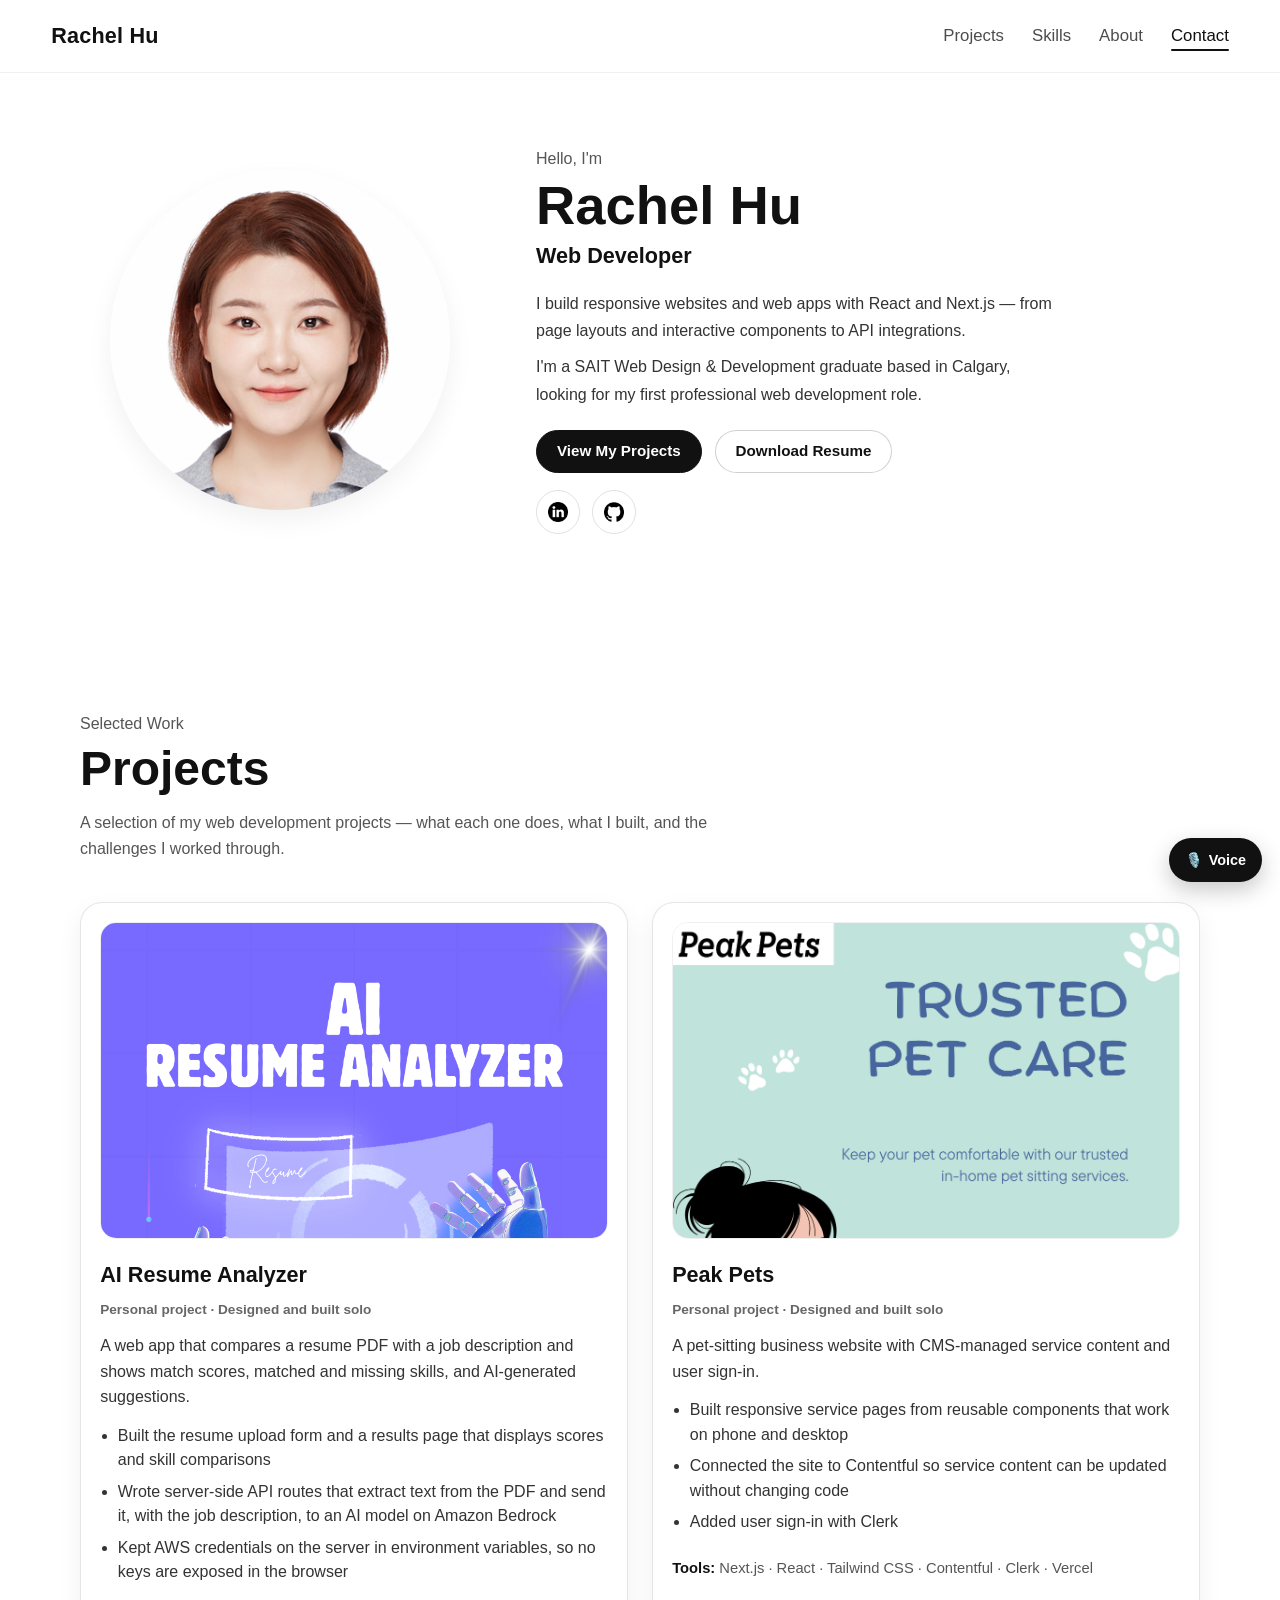
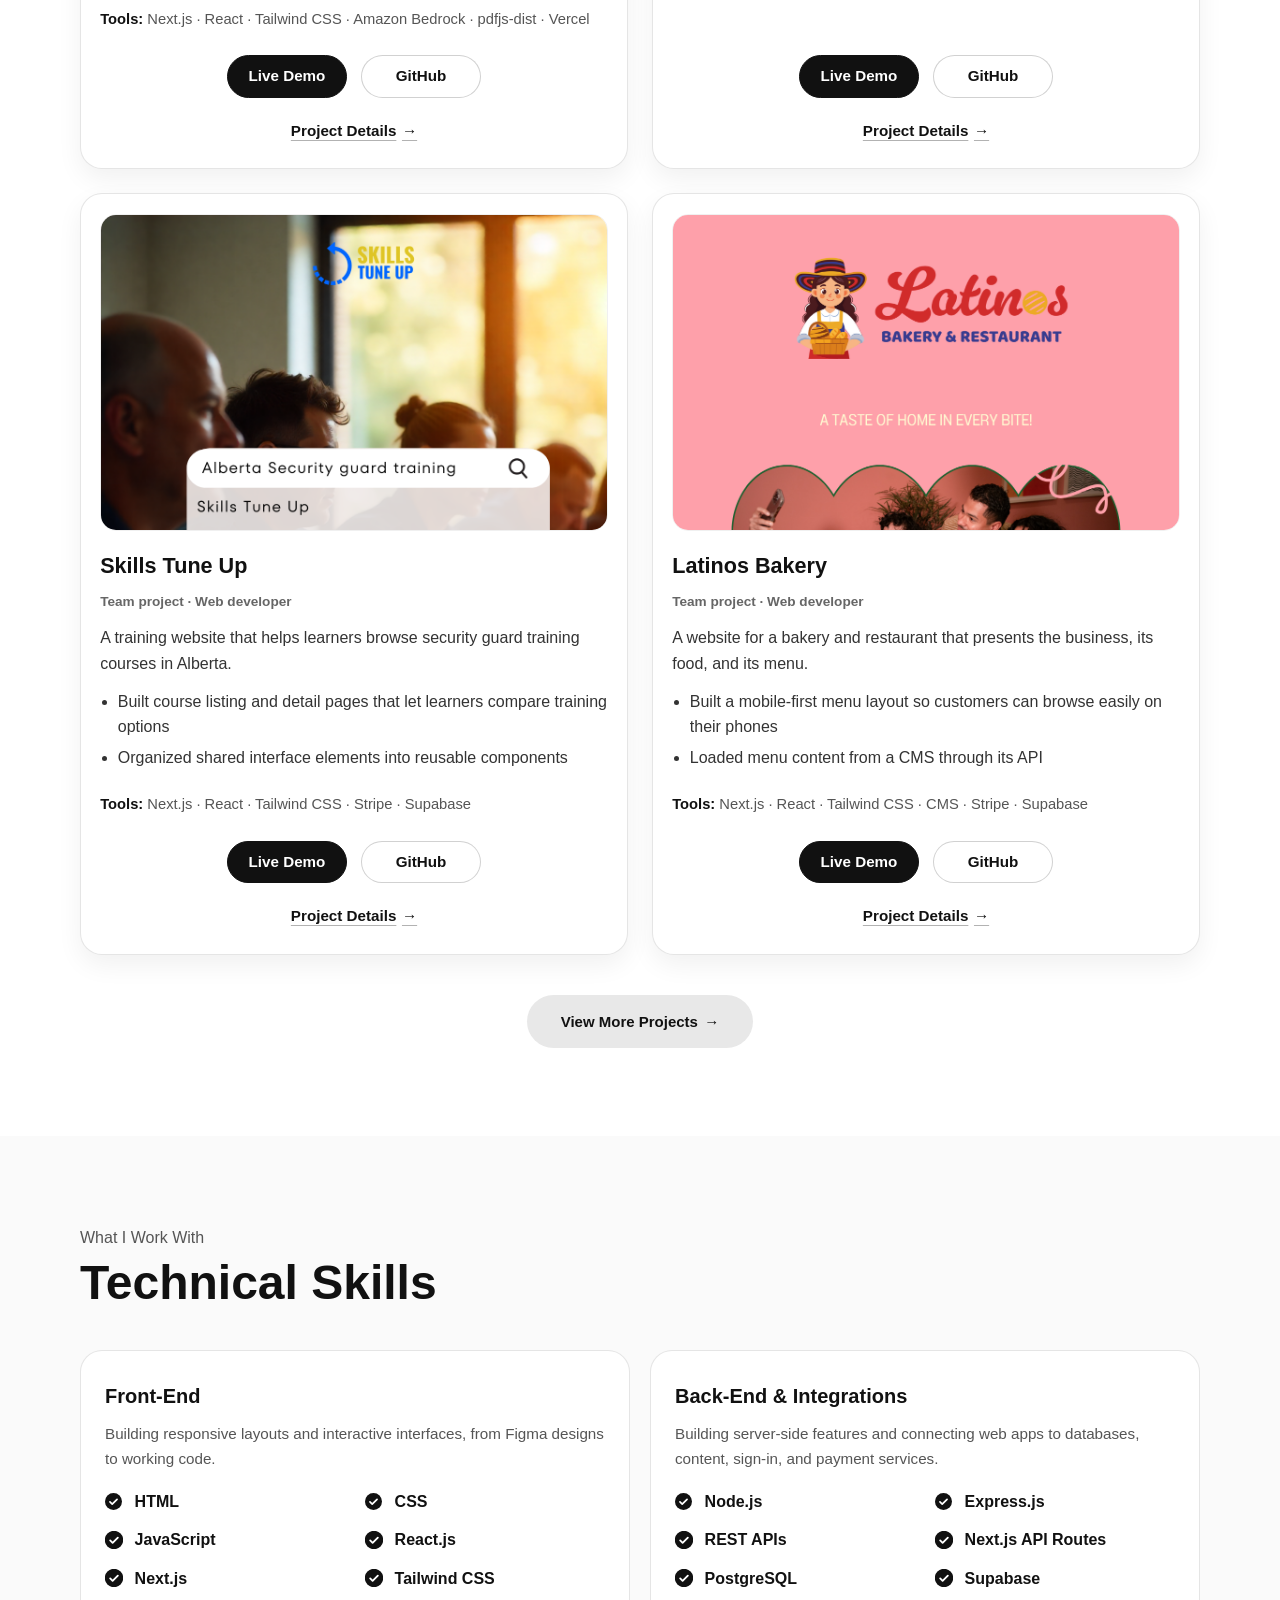
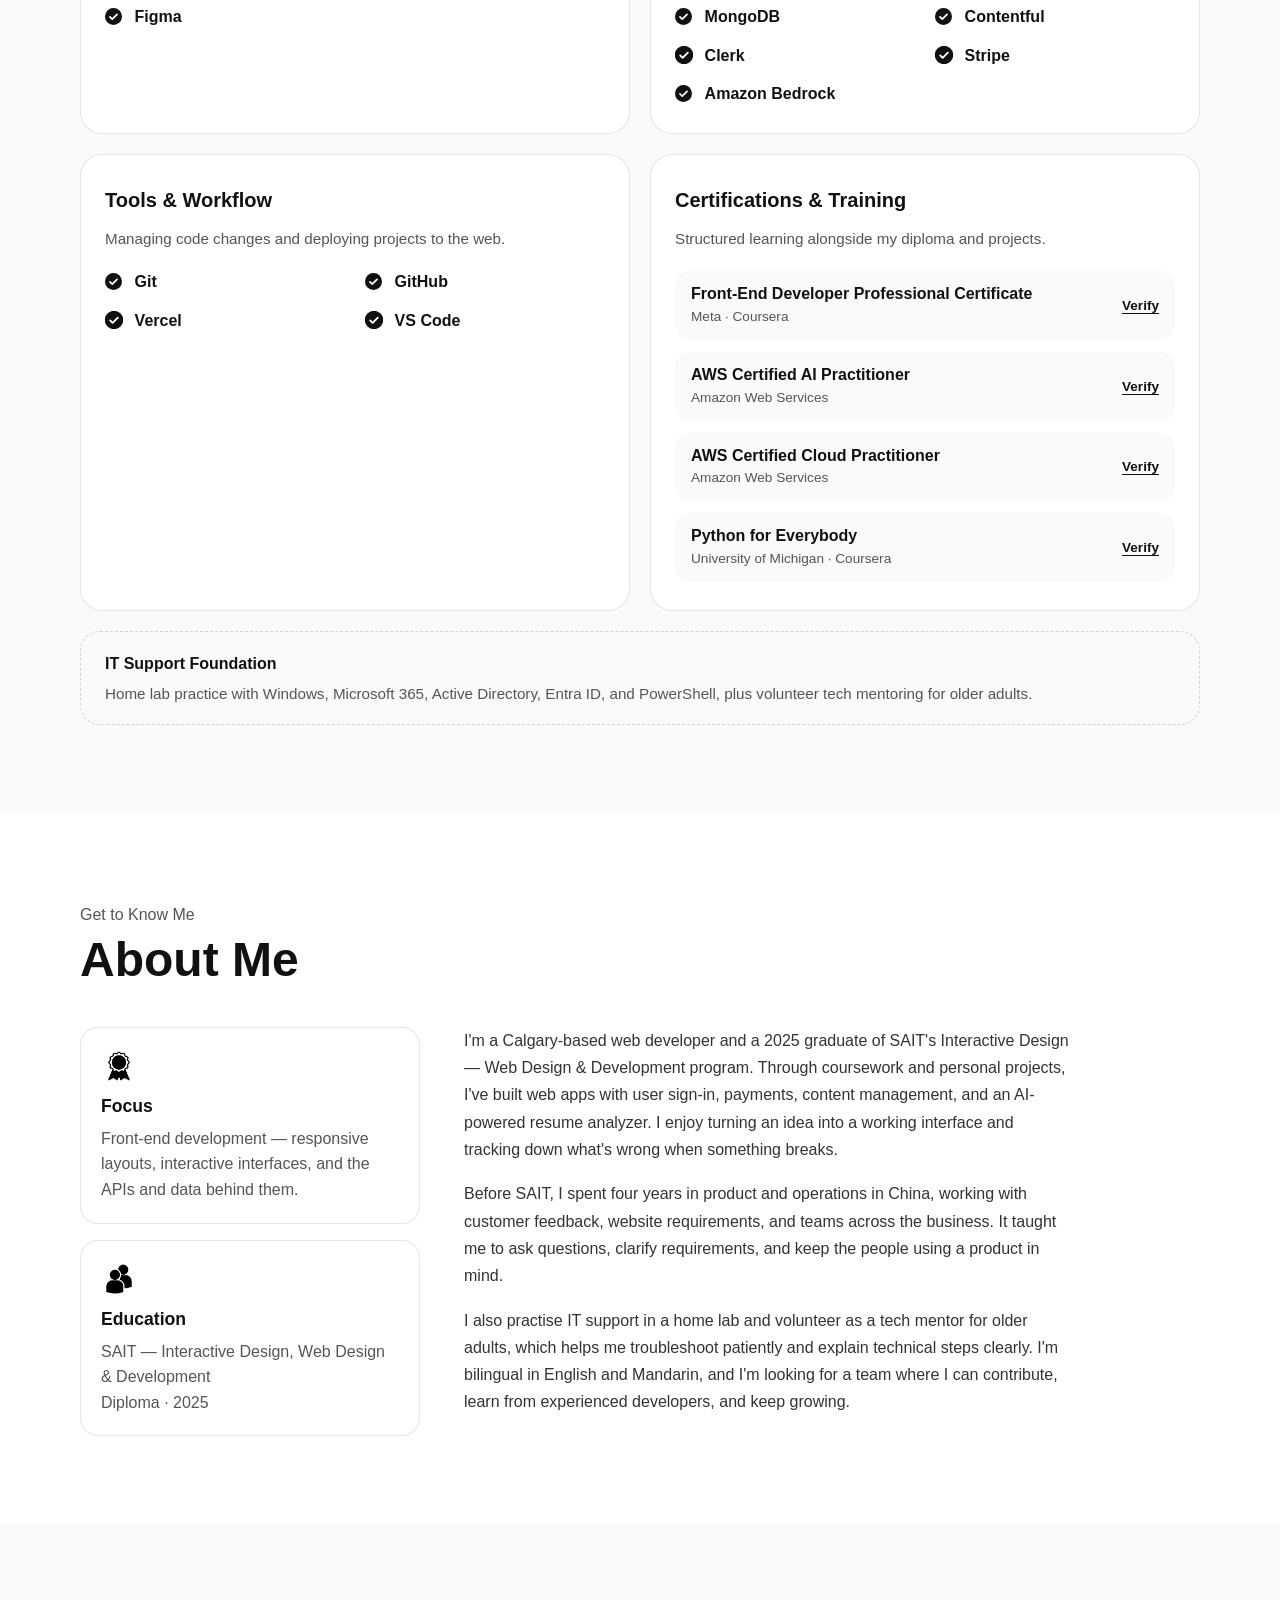
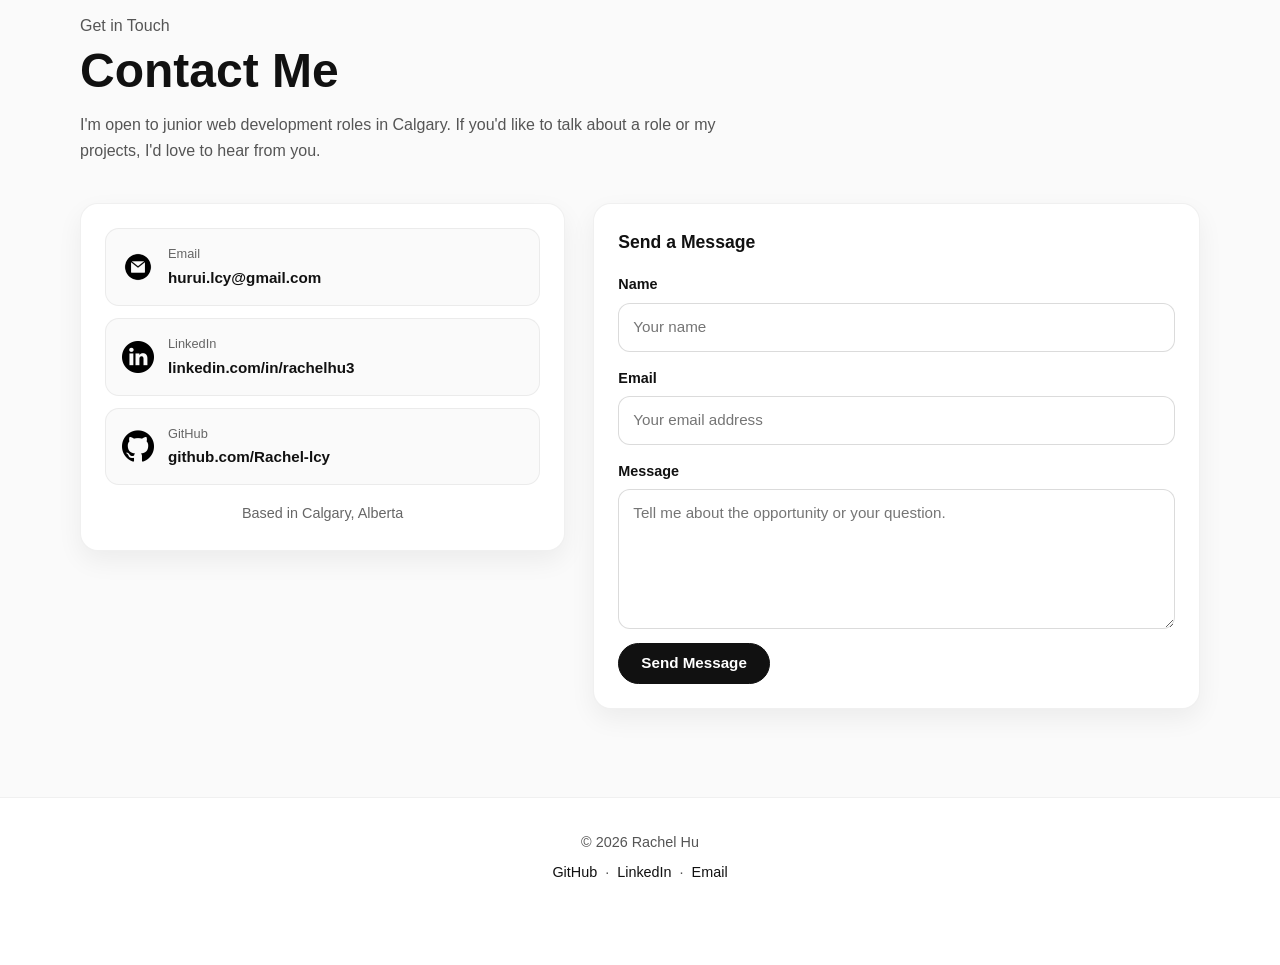
==== index.html @ 10317271 "Initial commit: portfolio website" ====
<!DOCTYPE html>
<html lang="en">
<head>
  <meta charset="UTF-8" />
  <meta name="viewport" content="width=device-width, initial-scale=1.0" />
  <title>Rachel Hu | Web Developer</title>
  <meta name="description" content="Rachel Hu — Calgary-based web developer and SAIT Web Design & Development graduate. Projects built with React, Next.js, and Node.js." />

  <!-- Open Graph: how the link looks when shared on LinkedIn -->
  <meta property="og:title" content="Rachel Hu | Web Developer" />
  <meta property="og:description" content="Calgary-based web developer building responsive websites and web apps with React and Next.js." />
  <meta property="og:type" content="website" />
  <meta property="og:image" content="./assets/rachel-1.png" />

  <link rel="stylesheet" href="style.css" />
</head>

<body>
  <a class="skip-link" href="#main">Skip to content</a>

  <!-- ==================== Navigation ==================== -->
  <header class="site-header">
    <!-- Desktop -->
    <nav id="desktop-nav" aria-label="Main">
      <a class="logo" href="#profile">Rachel Hu</a>
      <ul class="nav-links">
        <li><a href="#projects">Projects</a></li>
        <li><a href="#skills">Skills</a></li>
        <li><a href="#about">About</a></li>
        <li><a href="#contact">Contact</a></li>
      </ul>
    </nav>

    <!-- Mobile -->
    <nav id="hamburger-nav" aria-label="Main">
      <div class="hamburger-bar">
        <a class="logo" href="#profile">Rachel Hu</a>
        <button id="nav-toggle" class="hamburger-icon" type="button"
                aria-expanded="false" aria-controls="mobile-menu" aria-label="Open menu">
          <span></span><span></span><span></span>
        </button>
      </div>

      <ul id="mobile-menu" class="menu-links" data-state="closed" aria-hidden="true">
        <li><a href="#projects">Projects</a></li>
        <li><a href="#skills">Skills</a></li>
        <li><a href="#about">About</a></li>
        <li><a href="#contact">Contact</a></li>
      </ul>
    </nav>
  </header>

  <main id="main">

    <!-- ==================== Hero ==================== -->
    <section id="profile" class="section hero">
      <div class="container hero-grid">
        <div class="hero-pic">
          <img src="./assets/rachel-1.png" alt="Portrait of Rachel Hu" width="360" height="360" />
        </div>

        <div class="hero-text">
          <p class="eyebrow">Hello, I'm</p>
          <h1 class="hero-name">Rachel Hu</h1>
          <p class="hero-role">Web Developer</p>

          <p class="hero-summary">
            I build responsive websites and web apps with React and Next.js —
            from page layouts and interactive components to API integrations.
          </p>
          <p class="hero-summary">
            I'm a SAIT Web Design &amp; Development graduate based in Calgary,
            looking for my first professional web development role.
          </p>

          <div class="btn-container">
            <a class="btn btn-color-1" href="#projects">View My Projects</a>
            <!-- Tip: rename the PDF to something without spaces, e.g. Rachel-Hu-Resume.pdf, and update this href -->
            <a class="btn btn-color-2" data-resume-link
               href="./assets/RACHEL_HU_Resume_Design%20Version%20copy.pdf"
               target="_blank" rel="noopener noreferrer">Download Resume</a>
          </div>

          <div class="social-row">
            <a class="social-icon" href="https://www.linkedin.com/in/rachelhu3/" target="_blank" rel="noopener noreferrer" aria-label="LinkedIn profile">
              <img src="./assets/linkedin.png" alt="" />
            </a>
            <a class="social-icon" href="https://github.com/Rachel-lcy" target="_blank" rel="noopener noreferrer" aria-label="GitHub profile">
              <img src="./assets/github.png" alt="" />
            </a>
          </div>
        </div>
      </div>
    </section>

    <!-- ==================== Projects ==================== -->
    <section id="projects" class="section">
      <div class="container">
        <p class="eyebrow">Selected Work</p>
        <h2 class="title">Projects</h2>
        <p class="section-intro">
          A selection of my web development projects — what each one does,
          what I built, and the challenges I worked through.
        </p>

        <div class="projects-container">

          <!-- AI Resume Analyzer -->
          <article class="project-card">
            <img class="project-img" src="./assets/AI Resume Analyzer.png"
                 alt="AI Resume Analyzer results page showing match scores and skill comparison" loading="lazy" />

            <div class="project-body">
              <h3>AI Resume Analyzer</h3>
              <p class="project-meta">Personal project · Designed and built solo</p>

              <p class="project-description">
                A web app that compares a resume PDF with a job description and shows
                match scores, matched and missing skills, and AI-generated suggestions.
              </p>

              <ul class="project-highlights">
                <li>Built the resume upload form and a results page that displays scores and skill comparisons</li>
                <li>Wrote server-side API routes that extract text from the PDF and send it, with the job description, to an AI model on Amazon Bedrock</li>
                <li>Kept AWS credentials on the server in environment variables, so no keys are exposed in the browser</li>
              </ul>

              <p class="tech-stack"><b>Tools:</b> Next.js · React · Tailwind CSS · Amazon Bedrock · pdfjs-dist · Vercel</p>
            </div>

            <div class="project-actions">
              <div class="btn-row">
                <a class="btn btn-color-1" href="https://ai-resume-analyser-one-liart.vercel.app/" target="_blank" rel="noopener noreferrer">Live Demo</a>
                <!-- TODO: replace with the AI Resume Analyzer repository URL before publishing -->
                <a class="btn btn-color-2" href="https://github.com/Rachel-lcy" target="_blank" rel="noopener noreferrer">GitHub</a>
              </div>
              <a class="detail-link" href="business-ai.html">Project Details <span aria-hidden="true">→</span></a>
            </div>
          </article>

          <!-- Peak Pets -->
          <article class="project-card">
            <img class="project-img" src="./assets/peakpets.png"
                 alt="Peak Pets website home page" loading="lazy" />

            <div class="project-body">
              <h3>Peak Pets</h3>
              <p class="project-meta">Personal project · Designed and built solo</p>

              <p class="project-description">
                A pet-sitting business website with CMS-managed service content and user sign-in.
              </p>

              <ul class="project-highlights">
                <li>Built responsive service pages from reusable components that work on phone and desktop</li>
                <li>Connected the site to Contentful so service content can be updated without changing code</li>
                <li>Added user sign-in with Clerk</li>
                <!-- TODO (optional): if signed-in users can do something specific (book, manage an account), describe it in the line above -->
              </ul>

              <p class="tech-stack"><b>Tools:</b> Next.js · React · Tailwind CSS · Contentful · Clerk · Vercel</p>
            </div>

            <div class="project-actions">
              <div class="btn-row">
                <a class="btn btn-color-1" href="https://pets-website-steel.vercel.app/" target="_blank" rel="noopener noreferrer">Live Demo</a>
                <a class="btn btn-color-2" href="https://github.com/Rachel-lcy/pets-website" target="_blank" rel="noopener noreferrer">GitHub</a>
              </div>
              <a class="detail-link" href="business-peakpets.html">Project Details <span aria-hidden="true">→</span></a>
            </div>
          </article>

          <!-- Skills Tune Up -->
          <article class="project-card">
            <img class="project-img" src="./assets/skills-tune-up.png"
                 alt="Skills Tune Up course search page" loading="lazy" />

            <div class="project-body">
              <h3>Skills Tune Up</h3>
              <!-- TODO: name the part you built, e.g. "Team project · Built the course pages and checkout" -->
              <p class="project-meta">Team project · Web developer</p>

              <p class="project-description">
                A training website that helps learners browse security guard training courses in Alberta.
              </p>

              <ul class="project-highlights">
                <li>Built course listing and detail pages that let learners compare training options</li>
                <li>Organized shared interface elements into reusable components</li>
                <!-- TODO: add one completed feature that uses Stripe or Supabase, e.g. "Set up course checkout with Stripe in test mode" -->
              </ul>

              <p class="tech-stack"><b>Tools:</b> Next.js · React · Tailwind CSS · Stripe · Supabase</p>
            </div>

            <div class="project-actions">
              <div class="btn-row">
                <a class="btn btn-color-1" href="https://skills-tune-up-project.vercel.app/" target="_blank" rel="noopener noreferrer">Live Demo</a>
                <a class="btn btn-color-2" href="https://github.com/Rachel-lcy/skills-tune-up-project" target="_blank" rel="noopener noreferrer">GitHub</a>
              </div>
              <a class="detail-link" href="business-skillsTuneUp.html">Project Details <span aria-hidden="true">→</span></a>
            </div>
          </article>

          <!-- Latinos Bakery -->
          <article class="project-card">
            <img class="project-img" src="./assets/latinos-bakery.png"
                 alt="Latinos Bakery website home page" loading="lazy" />

            <div class="project-body">
              <h3>Latinos Bakery</h3>
              <!-- TODO: name the part you built -->
              <p class="project-meta">Team project · Web developer</p>

              <p class="project-description">
                A website for a bakery and restaurant that presents the business, its food, and its menu.
              </p>

              <ul class="project-highlights">
                <li>Built a mobile-first menu layout so customers can browse easily on their phones</li>
                <li>Loaded menu content from a CMS through its API</li>
                <!-- TODO: add one completed feature that uses Stripe or Supabase (say "in test mode" if applicable) -->
              </ul>

              <p class="tech-stack"><b>Tools:</b> Next.js · React · Tailwind CSS · CMS · Stripe · Supabase</p>
            </div>

            <div class="project-actions">
              <div class="btn-row">
                <a class="btn btn-color-1" href="https://latinos-bakery-app.vercel.app/" target="_blank" rel="noopener noreferrer">Live Demo</a>
                <a class="btn btn-color-2" href="https://github.com/Rachel-lcy/latinos-bakery-app" target="_blank" rel="noopener noreferrer">GitHub</a>
              </div>
              <a class="detail-link" href="business-latinos-bakery.html">Project Details <span aria-hidden="true">→</span></a>
            </div>
          </article>

          <!-- Floatin (shown after "View More Projects") -->
          <article class="project-card hidden-project">
            <img class="project-img" src="./assets/floatin-application.png"
                 alt="Floatin social app home screen" loading="lazy" />

            <div class="project-body">
              <h3>Floatin</h3>
              <!-- TODO: name the part you built -->
              <p class="project-meta">Team project · Web developer</p>

              <p class="project-description">
                A responsive social app concept built with HTML, CSS, and JavaScript.
                <!-- TODO: add what users can do in the app -->
              </p>

              <ul class="project-highlights">
                <li>Built responsive pages that adapt to phone and desktop</li>
                <li>Added sign-up and sign-in with Clerk</li>
                <li>Managed page content with Builder.io</li>
              </ul>

              <p class="tech-stack"><b>Tools:</b> HTML · CSS · JavaScript · Clerk · Builder.io · Vercel</p>
            </div>

            <div class="project-actions">
              <div class="btn-row">
                <a class="btn btn-color-1" href="https://floatin-social-app.vercel.app/" target="_blank" rel="noopener noreferrer">Live Demo</a>
                <a class="btn btn-color-2" href="https://github.com/Rachel-lcy/floatin-social-app" target="_blank" rel="noopener noreferrer">GitHub</a>
              </div>
              <a class="detail-link" href="business-floatin-app.html">Project Details <span aria-hidden="true">→</span></a>
            </div>
          </article>

          <div class="load-more-container">
            <button id="load-more-btn" type="button">View More Projects <span aria-hidden="true">→</span></button>
          </div>

        </div>
      </div>
    </section>

    <!-- ==================== Skills ==================== -->
    <section id="skills" class="section section--tinted">
      <div class="container">
        <p class="eyebrow">What I Work With</p>
        <h2 class="title">Technical Skills</h2>

        <div class="skills__grid">

          <div class="skills__card">
            <h3 class="skills__card-title">Front-End</h3>
            <p class="skills__card-desc">Building responsive layouts and interactive interfaces, from Figma designs to working code.</p>
            <ul class="skills__list">
              <li>HTML</li>
              <li>CSS</li>
              <li>JavaScript</li>
              <li>React.js</li>
              <li>Next.js</li>
              <li>Tailwind CSS</li>
              <li>Figma</li>
            </ul>
          </div>

          <div class="skills__card">
            <h3 class="skills__card-title">Back-End &amp; Integrations</h3>
            <p class="skills__card-desc">Building server-side features and connecting web apps to databases, content, sign-in, and payment services.</p>
            <ul class="skills__list">
              <li>Node.js</li>
              <li>Express.js</li>
              <li>REST APIs</li>
              <li>Next.js API Routes</li>
              <li>PostgreSQL</li>
              <li>Supabase</li>
              <li>MongoDB</li>
              <li>Contentful</li>
              <li>Clerk</li>
              <li>Stripe</li>
              <li>Amazon Bedrock</li>
            </ul>
          </div>

          <div class="skills__card">
            <h3 class="skills__card-title">Tools &amp; Workflow</h3>
            <p class="skills__card-desc">Managing code changes and deploying projects to the web.</p>
            <ul class="skills__list">
              <li>Git</li>
              <li>GitHub</li>
              <li>Vercel</li>
              <li>VS Code</li>
            </ul>
          </div>

          <div class="skills__card">
            <h3 class="skills__card-title">Certifications &amp; Training</h3>
            <p class="skills__card-desc">Structured learning alongside my diploma and projects.</p>
            <ul class="skills__certs">
              <li class="skills__cert">
                <div>
                  <span class="skills__cert-name">Front-End Developer Professional Certificate</span>
                  <span class="skills__cert-issuer">Meta · Coursera</span>
                </div>
                <a class="skills__cert-link" href="https://www.coursera.org/account/accomplishments/professional-cert/certificate/O0OH2EWQPQGY" target="_blank" rel="noopener noreferrer" aria-label="Verify Meta Front-End Developer certificate">Verify</a>
              </li>
              <li class="skills__cert">
                <div>
                  <span class="skills__cert-name">AWS Certified AI Practitioner</span>
                  <span class="skills__cert-issuer">Amazon Web Services</span>
                </div>
                <a class="skills__cert-link" href="https://www.credly.com/badges/ff0a9cdf-2a8b-4a9e-b2cf-f72f44af94e7/linked_in_profile" target="_blank" rel="noopener noreferrer" aria-label="Verify AWS Certified AI Practitioner">Verify</a>
              </li>
              <li class="skills__cert">
                <div>
                  <span class="skills__cert-name">AWS Certified Cloud Practitioner</span>
                  <span class="skills__cert-issuer">Amazon Web Services</span>
                </div>
                <a class="skills__cert-link" href="https://www.credly.com/badges/0fe5765e-6ab7-49e1-a218-37831a4bdf38/linked_in_profile" target="_blank" rel="noopener noreferrer" aria-label="Verify AWS Certified Cloud Practitioner">Verify</a>
              </li>
              <li class="skills__cert">
                <div>
                  <span class="skills__cert-name">Python for Everybody</span>
                  <span class="skills__cert-issuer">University of Michigan · Coursera</span>
                </div>
                <a class="skills__cert-link" href="https://www.coursera.org/account/accomplishments/specialization/certificate/7QNU9B3IWSDO" target="_blank" rel="noopener noreferrer" aria-label="Verify Python for Everybody certificate">Verify</a>
              </li>
            </ul>
          </div>

        </div>

        <div class="skills__support">
          <h3 class="skills__support-title">IT Support Foundation</h3>
          <p class="skills__support-text">Home lab practice with Windows, Microsoft 365, Active Directory, Entra ID, and PowerShell, plus volunteer tech mentoring for older adults.</p>
        </div>
      </div>
    </section>

    <!-- ==================== About ==================== -->
    <section id="about" class="section">
      <div class="container">
        <p class="eyebrow">Get to Know Me</p>
        <h2 class="title">About Me</h2>

        <div class="about-layout">
          <div class="about-cards">
            <div class="details-container">
              <img src="./assets/experience.png" alt="" class="details-icon" />
              <h3>Focus</h3>
              <p>Front-end development — responsive layouts, interactive interfaces, and the APIs and data behind them.</p>
            </div>

            <div class="details-container">
              <img src="./assets/education.png" alt="" class="details-icon" />
              <h3>Education</h3>
              <p>SAIT — Interactive Design, Web Design &amp; Development<br />Diploma · 2025</p>
            </div>
          </div>

          <div class="about-text">
            <p>
              I'm a Calgary-based web developer and a 2025 graduate of SAIT's Interactive Design —
              Web Design &amp; Development program. Through coursework and personal projects, I've
              built web apps with user sign-in, payments, content management, and an AI-powered
              resume analyzer. I enjoy turning an idea into a working interface and tracking down
              what's wrong when something breaks.
            </p>
            <p>
              Before SAIT, I spent four years in product and operations in China, working with
              customer feedback, website requirements, and teams across the business. It taught me
              to ask questions, clarify requirements, and keep the people using a product in mind.
            </p>
            <p>
              I also practise IT support in a home lab and volunteer as a tech mentor for older
              adults, which helps me troubleshoot patiently and explain technical steps clearly.
              I'm bilingual in English and Mandarin, and I'm looking for a team where I can
              contribute, learn from experienced developers, and keep growing.
            </p>
          </div>
        </div>
      </div>
    </section>

    <!-- ==================== Contact ==================== -->
    <section id="contact" class="section section--tinted">
      <div class="container">
        <p class="eyebrow">Get in Touch</p>
        <h2 class="title">Contact Me</h2>
        <!-- TODO: add "or remote" if you're open to remote roles -->
        <p class="section-intro">
          I'm open to junior web development roles in Calgary.
          If you'd like to talk about a role or my projects, I'd love to hear from you.
        </p>

        <div class="contact-container">

          <div class="contact-info">
            <a class="contact-item" href="mailto:hurui.lcy@gmail.com">
              <img src="./assets/email.png" class="contact-icon" alt="" />
              <span class="contact-text">
                <span class="contact-label">Email</span>
                <span class="contact-value">hurui.lcy@gmail.com</span>
              </span>
            </a>

            <a class="contact-item" href="https://www.linkedin.com/in/rachelhu3/" target="_blank" rel="noopener noreferrer">
              <img src="./assets/linkedin.png" class="contact-icon" alt="" />
              <span class="contact-text">
                <span class="contact-label">LinkedIn</span>
                <span class="contact-value">linkedin.com/in/rachelhu3</span>
              </span>
            </a>

            <a class="contact-item" href="https://github.com/Rachel-lcy" target="_blank" rel="noopener noreferrer">
              <img src="./assets/github.png" class="contact-icon" alt="" />
              <span class="contact-text">
                <span class="contact-label">GitHub</span>
                <span class="contact-value">github.com/Rachel-lcy</span>
              </span>
            </a>

            <p class="contact-location">Based in Calgary, Alberta</p>
          </div>

          <!-- TODO: replace YOUR_FORM_ID with your Formspree form ID -->
          <form id="contact-form" class="contact-form"
                action="https://formspree.io/f/YOUR_FORM_ID" method="POST" novalidate>
            <h3 class="contact-form__title">Send a Message</h3>

            <div class="form-field">
              <label for="contact-name">Name</label>
              <input id="contact-name" name="name" type="text" autocomplete="name"
                     placeholder="Your name" required aria-describedby="contact-name-error" />
              <p id="contact-name-error" class="form-error"></p>
            </div>

            <div class="form-field">
              <label for="contact-email">Email</label>
              <input id="contact-email" name="email" type="email" autocomplete="email"
                     placeholder="Your email address" required aria-describedby="contact-email-error" />
              <p id="contact-email-error" class="form-error"></p>
            </div>

            <div class="form-field">
              <label for="contact-message">Message</label>
              <textarea id="contact-message" name="message" rows="5"
                        placeholder="Tell me about the opportunity or your question."
                        required aria-describedby="contact-message-error"></textarea>
              <p id="contact-message-error" class="form-error"></p>
            </div>

            <!-- Spam trap: hidden from people, bots fill it in -->
            <input type="text" name="_gotcha" class="form-honeypot" tabindex="-1" autocomplete="off" aria-hidden="true" />

            <button type="submit" class="btn btn-color-1 contact-submit">Send Message</button>
            <p id="form-status" class="form-status" role="status" aria-live="polite"></p>
          </form>

        </div>
      </div>
    </section>

  </main>

  <!-- ==================== Voice Navigation (collapsed by default) ==================== -->
  <div id="voice-widget" class="voice-widget">
    <div id="voice-panel" class="voice-panel" hidden>
      <div class="voice-panel__header">
        <h2 class="voice-panel__title">Voice Navigation</h2>
        <button id="voice-close" class="voice-close" type="button" aria-label="Close voice navigation">×</button>
      </div>
      <p class="voice-panel__hint">Say "projects", "skills", "about", "contact", or "resume".</p>
      <button id="voice-listen" class="voice-listen" type="button">Start Listening</button>
      <p id="voice-status" class="voice-status" role="status" aria-live="polite"></p>
    </div>

    <button id="voice-toggle" class="voice-toggle" type="button"
            aria-expanded="false" aria-controls="voice-panel">
      <span aria-hidden="true">🎙️</span> Voice
    </button>
  </div>

  <!-- ==================== Footer ==================== -->
  <footer class="site-footer">
    <p class="footer-copy">© <span id="year">2026</span> Rachel Hu</p>
    <nav class="footer-links" aria-label="Footer">
      <a href="https://github.com/Rachel-lcy" target="_blank" rel="noopener noreferrer">GitHub</a>
      <span aria-hidden="true">·</span>
      <a href="https://www.linkedin.com/in/rachelhu3/" target="_blank" rel="noopener noreferrer">LinkedIn</a>
      <span aria-hidden="true">·</span>
      <a href="mailto:hurui.lcy@gmail.com">Email</a>
    </nav>
  </footer>

  <script src="script.js"></script>
</body>
</html>
---- style.css ----
/* ==========================================================
   Rachel Hu — Portfolio styles
   Replaces both style.css and mediaqueries.css
   ========================================================== */

/* ---------- Design tokens ---------- */
:root {
  --text: #111;
  --text-muted: #555;
  --text-subtle: #666;
  --bg: #fff;
  --bg-tint: #fafafa;
  --bg-soft: #f4f4f4;
  --border: rgba(0, 0, 0, 0.1);
  --border-soft: rgba(0, 0, 0, 0.06);
  --shadow: 0 10px 26px rgba(0, 0, 0, 0.06);
  --shadow-hover: 0 14px 32px rgba(0, 0, 0, 0.09);
  --error: #b42318;
  --error-bg: #fef3f2;
  --success: #067647;
  --success-bg: #ecfdf3;
  --radius-lg: 22px;
  --radius-md: 16px;
  --radius-sm: 12px;
  --nav-height: 72px;
  --container: 1120px;
}

/* ---------- Base ---------- */
*,
*::before,
*::after {
  box-sizing: border-box;
}

html {
  scroll-behavior: smooth;
  /* Keeps section titles visible below the sticky nav when jumping to #anchors */
  scroll-padding-top: var(--nav-height);
}

body {
  margin: 0;
  font-family: "Helvetica Neue", Helvetica, Arial, sans-serif;
  background: var(--bg);
  color: var(--text);
  line-height: 1.7;
  -webkit-font-smoothing: antialiased;
}

img {
  display: block;
  max-width: 100%;
}

a {
  color: inherit;
}

:focus-visible {
  outline: 2px solid var(--text);
  outline-offset: 3px;
}

.skip-link {
  position: absolute;
  left: 1rem;
  top: -100px;
  z-index: 100;
  padding: 0.6rem 1rem;
  border-radius: var(--radius-sm);
  background: var(--text);
  color: #fff;
  text-decoration: none;
  font-weight: 600;
}

.skip-link:focus {
  top: 1rem;
}

/* ---------- Layout ---------- */
.container {
  width: min(var(--container), 92%);
  margin: 0 auto;
}

.section {
  padding: 5.5rem 0;
}

.section--tinted {
  background: var(--bg-tint);
}

.eyebrow {
  margin: 0;
  font-size: 1rem;
  color: var(--text-muted);
}

.title {
  margin: 0.35rem 0 0;
  font-size: 3rem;
  line-height: 1.1;
}

.section-intro {
  max-width: 640px;
  margin: 0.9rem 0 0;
  line-height: 1.6;
  color: var(--text-muted);
}

/* ---------- Buttons ---------- */
.btn {
  display: inline-flex;
  align-items: center;
  justify-content: center;
  padding: 0.7rem 1.25rem;
  border: 1px solid rgba(0, 0, 0, 0.18);
  border-radius: 999px;
  background: var(--bg);
  color: var(--text);
  font: inherit;
  font-weight: 600;
  font-size: 0.95rem;
  line-height: 1.2;
  text-decoration: none;
  cursor: pointer;
  transition: background 0.2s ease, color 0.2s ease, transform 0.2s ease;
}

.btn:hover {
  transform: translateY(-1px);
}

.btn-color-1 {
  background: var(--text);
  border-color: var(--text);
  color: #fff;
}

.btn-color-1:hover {
  background: #333;
}

.btn-color-2 {
  background: var(--bg);
  color: var(--text);
}

.btn-color-2:hover {
  background: var(--bg-soft);
}

/* ==========================================================
   Navigation
   ========================================================== */
.site-header {
  position: sticky;
  top: 0;
  z-index: 30;
  background: rgba(255, 255, 255, 0.92);
  backdrop-filter: blur(10px);
  -webkit-backdrop-filter: blur(10px);
  border-bottom: 1px solid var(--border-soft);
}

.logo {
  font-size: 1.35rem;
  font-weight: 700;
  letter-spacing: 0.2px;
  color: var(--text);
  text-decoration: none;
}

/* Desktop */
#desktop-nav {
  display: flex;
  justify-content: space-between;
  align-items: center;
  height: var(--nav-height);
  padding: 0 4%;
}

.nav-links {
  display: flex;
  gap: 1.75rem;
  margin: 0;
  padding: 0;
  list-style: none;
}

.nav-links a {
  position: relative;
  color: var(--text);
  font-size: 1.05rem;
  font-weight: 500;
  text-decoration: none;
  opacity: 0.75;
  transition: opacity 0.2s ease;
}

.nav-links a:hover,
.nav-links a.is-active {
  opacity: 1;
}

/* Underline for the section currently in view */
.nav-links a.is-active::after {
  content: "";
  position: absolute;
  left: 0;
  right: 0;
  bottom: -6px;
  height: 2px;
  border-radius: 2px;
  background: var(--text);
}

/* Mobile */
#hamburger-nav {
  display: none;
  padding: 0 4%;
}

.hamburger-bar {
  display: flex;
  justify-content: space-between;
  align-items: center;
  height: 64px;
}

#hamburger-nav .logo {
  font-size: 1.15rem;
}

.hamburger-icon {
  display: grid;
  gap: 6px;
  padding: 8px;
  border: 0;
  background: transparent;
  cursor: pointer;
}

.hamburger-icon span {
  display: block;
  width: 24px;
  height: 2px;
  border-radius: 999px;
  background: var(--text);
  transition: transform 0.25s ease, opacity 0.2s ease;
}

/* Animate into an X when open */
.hamburger-icon.open span:nth-child(1) {
  transform: translateY(8px) rotate(45deg);
}

.hamburger-icon.open span:nth-child(2) {
  opacity: 0;
}

.hamburger-icon.open span:nth-child(3) {
  transform: translateY(-8px) rotate(-45deg);
}

.menu-links {
  display: none;
  margin: 0;
  padding: 0 0 1rem;
  list-style: none;
}

.menu-links[data-state="open"] {
  display: grid;
  gap: 0.25rem;
}

.menu-links a {
  display: block;
  padding: 0.6rem 0;
  color: var(--text);
  font-size: 1.05rem;
  font-weight: 500;
  text-decoration: none;
  border-bottom: 1px solid var(--border-soft);
}

/* ==========================================================
   Hero
   ========================================================== */
.hero {
  padding-top: 4.5rem;
}

.hero-grid {
  display: grid;
  grid-template-columns: 400px 1fr;
  align-items: center;
  gap: 3.5rem;
}

.hero-pic img {
  width: 340px;
  height: 340px;
  margin: 0 auto;
  border-radius: 50%;
  object-fit: cover;
  box-shadow: var(--shadow);
}

.hero-name {
  margin: 0.25rem 0 0.15rem;
  font-size: 3.4rem;
  line-height: 1.1;
}

.hero-role {
  margin: 0 0 0.9rem;
  font-size: 1.35rem;
  font-weight: 700;
}

.hero-summary {
  max-width: 58ch;
  margin: 0 0 0.6rem;
  color: #333;
}

.btn-container {
  display: flex;
  flex-wrap: wrap;
  gap: 0.8rem;
  margin: 1.4rem 0 1.1rem;
}

.social-row {
  display: flex;
  align-items: center;
  gap: 0.75rem;
}

.social-icon {
  display: grid;
  place-items: center;
  width: 44px;
  height: 44px;
  border: 1px solid rgba(0, 0, 0, 0.12);
  border-radius: 999px;
  transition: transform 0.2s ease, background 0.2s ease;
}

.social-icon:hover {
  transform: translateY(-2px);
  background: var(--bg-soft);
}

.social-icon img {
  width: 20px;
  height: 20px;
}

/* ==========================================================
   Projects
   ========================================================== */
.projects-container {
  display: grid;
  grid-template-columns: repeat(2, 1fr);
  gap: 1.5rem;
  margin-top: 2.5rem;
}

.project-card {
  display: flex;
  flex-direction: column;
  height: 100%;
  padding: 1.2rem;
  border: 1px solid var(--border);
  border-radius: var(--radius-lg);
  background: var(--bg);
  box-shadow: var(--shadow);
  transition: box-shadow 0.25s ease, transform 0.25s ease;
}

.project-card:hover {
  transform: translateY(-3px);
  box-shadow: var(--shadow-hover);
}

.project-img {
  width: 100%;
  aspect-ratio: 16 / 10;
  object-fit: cover;
  object-position: top;
  margin-bottom: 1.1rem;
  border: 1px solid var(--border-soft);
  border-radius: var(--radius-md);
}

.project-body {
  display: flex;
  flex-direction: column;
}

.project-card h3 {
  margin: 0 0 0.3rem;
  font-size: 1.35rem;
}

.project-meta {
  margin: 0 0 0.75rem;
  font-size: 0.85rem;
  font-weight: 600;
  color: var(--text-subtle);
}

.project-description {
  margin: 0 0 0.85rem;
  line-height: 1.6;
  color: #333;
}

.project-highlights {
  margin: 0 0 1rem;
  padding-left: 1.1rem;
  line-height: 1.55;
  color: #333;
}

.project-highlights li {
  margin-bottom: 0.4rem;
}

.tech-stack {
  margin: 0 0 1.25rem;
  font-size: 0.92rem;
  line-height: 1.6;
  color: var(--text-muted);
}

.tech-stack b {
  color: var(--text);
}

/* Actions pinned to the bottom so all cards line up */
.project-actions {
  display: flex;
  flex-direction: column;
  align-items: center;
  gap: 0.9rem;
  margin-top: auto;
  padding-top: 0.25rem;
}

.btn-row {
  display: flex;
  justify-content: center;
  align-items: center;
  gap: 14px;
  width: 100%;
}

.btn-row .btn {
  min-width: 120px;
  white-space: nowrap;
}

.detail-link {
  display: inline-flex;
  align-items: center;
  gap: 0.35rem;
  padding: 0.35rem 0.5rem;
  color: var(--text);
  font-size: 0.95rem;
  font-weight: 600;
  text-decoration: underline;
  text-decoration-color: rgba(0, 0, 0, 0.3);
  text-underline-offset: 4px;
  transition: text-decoration-color 0.2s ease;
}

.detail-link:hover {
  text-decoration-color: var(--text);
}

.hidden-project {
  display: none;
}

.load-more-container {
  grid-column: 1 / -1;
  display: flex;
  justify-content: center;
  margin-top: 1rem;
}

#load-more-btn {
  display: inline-flex;
  align-items: center;
  gap: 0.4rem;
  padding: 14px 34px;
  border: none;
  border-radius: 28px;
  background: #e8e8e8;
  color: var(--text);
  font: inherit;
  font-size: 15px;
  font-weight: 600;
  cursor: pointer;
  transition: background 0.25s ease, color 0.25s ease, transform 0.25s ease, box-shadow 0.25s ease;
}

#load-more-btn:hover,
#load-more-btn:focus-visible {
  background: var(--text);
  color: #fff;
  transform: translateY(-2px);
  box-shadow: 0 6px 18px rgba(0, 0, 0, 0.2);
}

#load-more-btn:active {
  transform: scale(0.97);
}

/* ==========================================================
   Skills
   ========================================================== */
.skills__grid {
  display: grid;
  grid-template-columns: repeat(2, 1fr);
  gap: 1.25rem;
  margin-top: 2.5rem;
}

.skills__card {
  padding: 1.75rem 1.5rem;
  border: 1px solid var(--border);
  border-radius: var(--radius-lg);
  background: var(--bg);
}

.skills__card-title {
  margin: 0 0 0.6rem;
  font-size: 1.25rem;
}

.skills__card-desc {
  margin: 0 0 1.25rem;
  font-size: 0.95rem;
  line-height: 1.6;
  color: var(--text-muted);
}

.skills__list {
  display: grid;
  grid-template-columns: repeat(2, 1fr);
  gap: 1rem 1.25rem;
  margin: 0;
  padding: 0;
  list-style: none;
}

.skills__list li {
  position: relative;
  padding-left: 1.85rem;
  font-weight: 600;
  line-height: 1.4;
}

.skills__list li::before {
  content: "";
  position: absolute;
  left: 0;
  top: 0.1rem;
  width: 1.1rem;
  height: 1.1rem;
  background: url("data:image/svg+xml,%3Csvg xmlns='http://www.w3.org/2000/svg' viewBox='0 0 24 24'%3E%3Ccircle cx='12' cy='12' r='12' fill='%23111'/%3E%3Cpath d='M7 12.5l3.2 3.2L17 9' fill='none' stroke='%23fff' stroke-width='2.4' stroke-linecap='round' stroke-linejoin='round'/%3E%3C/svg%3E") no-repeat center / contain;
}

.skills__certs {
  display: grid;
  gap: 0.75rem;
  margin: 0;
  padding: 0;
  list-style: none;
}

.skills__cert {
  display: flex;
  justify-content: space-between;
  align-items: center;
  gap: 1rem;
  padding: 0.75rem 1rem;
  border-radius: 0.9rem;
  background: var(--bg-tint);
}

.skills__cert-name {
  display: block;
  font-weight: 600;
  line-height: 1.35;
}

.skills__cert-issuer {
  display: block;
  font-size: 0.85rem;
  color: var(--text-muted);
}

.skills__cert-link {
  flex-shrink: 0;
  color: var(--text);
  font-size: 0.85rem;
  font-weight: 600;
  text-decoration: underline;
  text-underline-offset: 3px;
}

.skills__cert-link:hover {
  color: var(--text-muted);
}

/* IT Support: deliberately lighter than the main cards */
.skills__support {
  margin-top: 1.25rem;
  padding: 1.1rem 1.5rem;
  border: 1px dashed rgba(0, 0, 0, 0.15);
  border-radius: 1.25rem;
}

.skills__support-title {
  margin: 0 0 0.35rem;
  font-size: 1rem;
}

.skills__support-text {
  margin: 0;
  font-size: 0.95rem;
  line-height: 1.6;
  color: var(--text-muted);
}

/* ==========================================================
   About
   ========================================================== */
.about-layout {
  display: grid;
  grid-template-columns: 340px 1fr;
  gap: 2.75rem;
  align-items: start;
  margin-top: 2.5rem;
}

.about-cards {
  display: grid;
  gap: 1rem;
}

.details-container {
  padding: 1.25rem;
  border: 1px solid var(--border);
  border-radius: 18px;
  background: var(--bg);
}

.details-icon {
  width: 36px;
  height: 36px;
  object-fit: contain;
  margin-bottom: 0.5rem;
}

.details-container h3 {
  margin: 0 0 0.25rem;
  font-size: 1.1rem;
}

.details-container p {
  margin: 0;
  line-height: 1.6;
  color: var(--text-muted);
}

.about-text p {
  max-width: 68ch;
  margin: 0 0 1.1rem;
  color: #333;
}

.about-text p:last-child {
  margin-bottom: 0;
}

/* ==========================================================
   Contact
   ========================================================== */
.contact-container {
  display: grid;
  grid-template-columns: 1fr 1.25fr;
  gap: 28px;
  align-items: start;
  margin-top: 2.5rem;
}

.contact-info,
.contact-form {
  padding: 24px;
  border: 1px solid var(--border-soft);
  border-radius: 18px;
  background: var(--bg);
  box-shadow: var(--shadow);
}

.contact-info {
  display: grid;
  gap: 12px;
}

.contact-item {
  display: flex;
  align-items: center;
  gap: 14px;
  padding: 14px 16px;
  border: 1px solid var(--border-soft);
  border-radius: 14px;
  background: var(--bg-tint);
  color: var(--text);
  text-decoration: none;
  transition: background 0.2s ease, border-color 0.2s ease;
}

.contact-item:hover {
  background: #f1f1f1;
  border-color: rgba(0, 0, 0, 0.15);
}

.contact-icon {
  flex: 0 0 32px;
  width: 32px;
  height: 32px;
  object-fit: contain;
}

.contact-text {
  display: flex;
  flex-direction: column;
  min-width: 0;
}

.contact-label {
  font-size: 0.8rem;
  color: var(--text-subtle);
}

.contact-value {
  font-size: 0.95rem;
  font-weight: 600;
  overflow-wrap: anywhere;
}

.contact-location {
  margin: 4px 0 0;
  font-size: 0.9rem;
  color: var(--text-subtle);
  text-align: center;
}

.contact-form {
  display: grid;
  gap: 14px;
}

.contact-form__title {
  margin: 0;
  font-size: 1.1rem;
}

.form-field {
  display: grid;
  gap: 6px;
}

.form-field label {
  font-size: 0.9rem;
  font-weight: 600;
}

.form-field input,
.form-field textarea {
  width: 100%;
  padding: 12px 14px;
  border: 1px solid rgba(0, 0, 0, 0.14);
  border-radius: var(--radius-sm);
  background: var(--bg);
  color: var(--text);
  font: inherit;
  font-size: 0.95rem;
  line-height: 1.5;
  transition: border-color 0.2s ease, box-shadow 0.2s ease;
}

.form-field textarea {
  min-height: 140px;
  resize: vertical;
}

.form-field input:focus,
.form-field textarea:focus {
  outline: none;
  border-color: var(--text);
  box-shadow: 0 0 0 3px rgba(0, 0, 0, 0.08);
}

.form-field [aria-invalid="true"] {
  border-color: var(--error);
}

.form-error {
  margin: 0;
  font-size: 0.82rem;
  color: var(--error);
}

.form-error:empty {
  display: none;
}

.form-honeypot {
  position: absolute;
  left: -9999px;
  width: 1px;
  height: 1px;
  opacity: 0;
}

.contact-submit {
  width: fit-content;
  padding: 10px 22px;
}

.contact-submit:disabled {
  opacity: 0.6;
  cursor: wait;
}

.form-status {
  margin: 0;
  font-size: 0.9rem;
  line-height: 1.5;
}

.form-status:empty {
  display: none;
}

.form-status.is-success {
  padding: 10px 14px;
  border-radius: var(--radius-sm);
  background: var(--success-bg);
  color: var(--success);
}

.form-status.is-error {
  padding: 10px 14px;
  border-radius: var(--radius-sm);
  background: var(--error-bg);
  color: var(--error);
}

/* ==========================================================
   Voice Navigation
   ========================================================== */
.voice-widget {
  position: fixed;
  right: 18px;
  bottom: 18px;
  z-index: 40;
  display: flex;
  flex-direction: column;
  align-items: flex-end;
  gap: 10px;
}

.voice-toggle {
  display: inline-flex;
  align-items: center;
  gap: 6px;
  padding: 10px 16px;
  border: 0;
  border-radius: 999px;
  background: var(--text);
  color: #fff;
  font: inherit;
  font-size: 0.9rem;
  font-weight: 600;
  cursor: pointer;
  box-shadow: 0 8px 22px rgba(0, 0, 0, 0.22);
  transition: transform 0.2s ease;
}

.voice-toggle:hover {
  transform: translateY(-2px);
}

.voice-panel {
  width: 270px;
  padding: 14px 16px 16px;
  border-radius: 18px;
  background: var(--text);
  color: #fff;
  box-shadow: 0 18px 40px rgba(0, 0, 0, 0.25);
}

.voice-panel[hidden],
.voice-listen[hidden] {
  display: none;
}

.voice-panel__header {
  display: flex;
  justify-content: space-between;
  align-items: center;
}

.voice-panel__title {
  margin: 0;
  font-size: 0.95rem;
}

.voice-close {
  width: 28px;
  height: 28px;
  border: 0;
  border-radius: 50%;
  background: transparent;
  color: #fff;
  font-size: 1.2rem;
  line-height: 1;
  cursor: pointer;
}

.voice-close:hover {
  background: rgba(255, 255, 255, 0.12);
}

.voice-panel__hint {
  margin: 8px 0 12px;
  font-size: 0.85rem;
  line-height: 1.5;
  opacity: 0.85;
}

.voice-listen {
  width: 100%;
  padding: 9px 12px;
  border: 0;
  border-radius: 999px;
  background: #fff;
  color: var(--text);
  font: inherit;
  font-size: 0.9rem;
  font-weight: 700;
  cursor: pointer;
}

.voice-listen.is-listening {
  background: #f04438;
  color: #fff;
}

.voice-status {
  margin: 10px 0 0;
  font-size: 0.85rem;
  line-height: 1.5;
  opacity: 0.9;
}

.voice-status:empty {
  display: none;
}

.voice-toggle:focus-visible,
.voice-close:focus-visible,
.voice-listen:focus-visible {
  outline-color: #fff;
  outline-offset: 2px;
}

/* ==========================================================
   Footer
   ========================================================== */
.site-footer {
  padding: 2rem 1rem 5rem; /* extra bottom space so the Voice button never covers the links */
  border-top: 1px solid var(--border-soft);
  color: var(--text-muted);
  font-size: 0.9rem;
  text-align: center;
}

.footer-copy {
  margin: 0 0 6px;
}

.footer-links {
  display: inline-flex;
  align-items: center;
  gap: 8px;
}

.footer-links a {
  color: var(--text);
  text-decoration: none;
}

.footer-links a:hover {
  text-decoration: underline;
}

/* ==========================================================
   Responsive
   ========================================================== */
@media (max-width: 1024px) {
  .hero-grid {
    grid-template-columns: 320px 1fr;
    gap: 2.5rem;
  }

  .hero-pic img {
    width: 280px;
    height: 280px;
  }

  .about-layout {
    grid-template-columns: 280px 1fr;
    gap: 2rem;
  }
}

@media (max-width: 900px) {
  /* Swap desktop nav for hamburger */
  #desktop-nav {
    display: none;
  }

  #hamburger-nav {
    display: block;
  }

  :root {
    --nav-height: 64px;
  }

  .section {
    padding: 4rem 0;
  }

  .title {
    font-size: 2.25rem;
  }

  .hero {
    padding-top: 3rem;
  }

  .hero-grid {
    grid-template-columns: 1fr;
    gap: 2rem;
    text-align: center;
  }

  .hero-pic img {
    width: 220px;
    height: 220px;
  }

  .hero-name {
    font-size: 2.6rem;
  }

  .hero-summary {
    margin-left: auto;
    margin-right: auto;
  }

  .btn-container,
  .social-row {
    justify-content: center;
  }

  .projects-container,
  .skills__grid,
  .contact-container,
  .about-layout {
    grid-template-columns: 1fr;
  }

  .about-cards {
    grid-template-columns: 1fr 1fr;
  }
}

@media (max-width: 560px) {
  .about-cards {
    grid-template-columns: 1fr;
  }

  .btn-container .btn {
    flex: 1 1 100%;
  }

  .btn-row {
    flex-direction: column;
    gap: 10px;
  }

  .btn-row .btn {
    width: 100%;
  }

  .contact-info,
  .contact-form {
    padding: 18px;
  }

  .contact-submit {
    width: 100%;
  }

  .skills__cert {
    flex-direction: column;
    align-items: flex-start;
    gap: 0.35rem;
  }

  .voice-widget {
    right: 12px;
    bottom: 12px;
  }

  .voice-panel {
    width: min(270px, calc(100vw - 24px));
  }
}

@media (max-width: 380px) {
  .skills__list {
    grid-template-columns: 1fr;
  }
}

/* Respect reduced-motion settings */
@media (prefers-reduced-motion: reduce) {
  html {
    scroll-behavior: auto;
  }

  *,
  *::before,
  *::after {
    transition: none !important;
  }

  .btn:hover,
  .project-card:hover,
  .social-icon:hover,
  .voice-toggle:hover,
  #load-more-btn:hover {
    transform: none;
  }
}
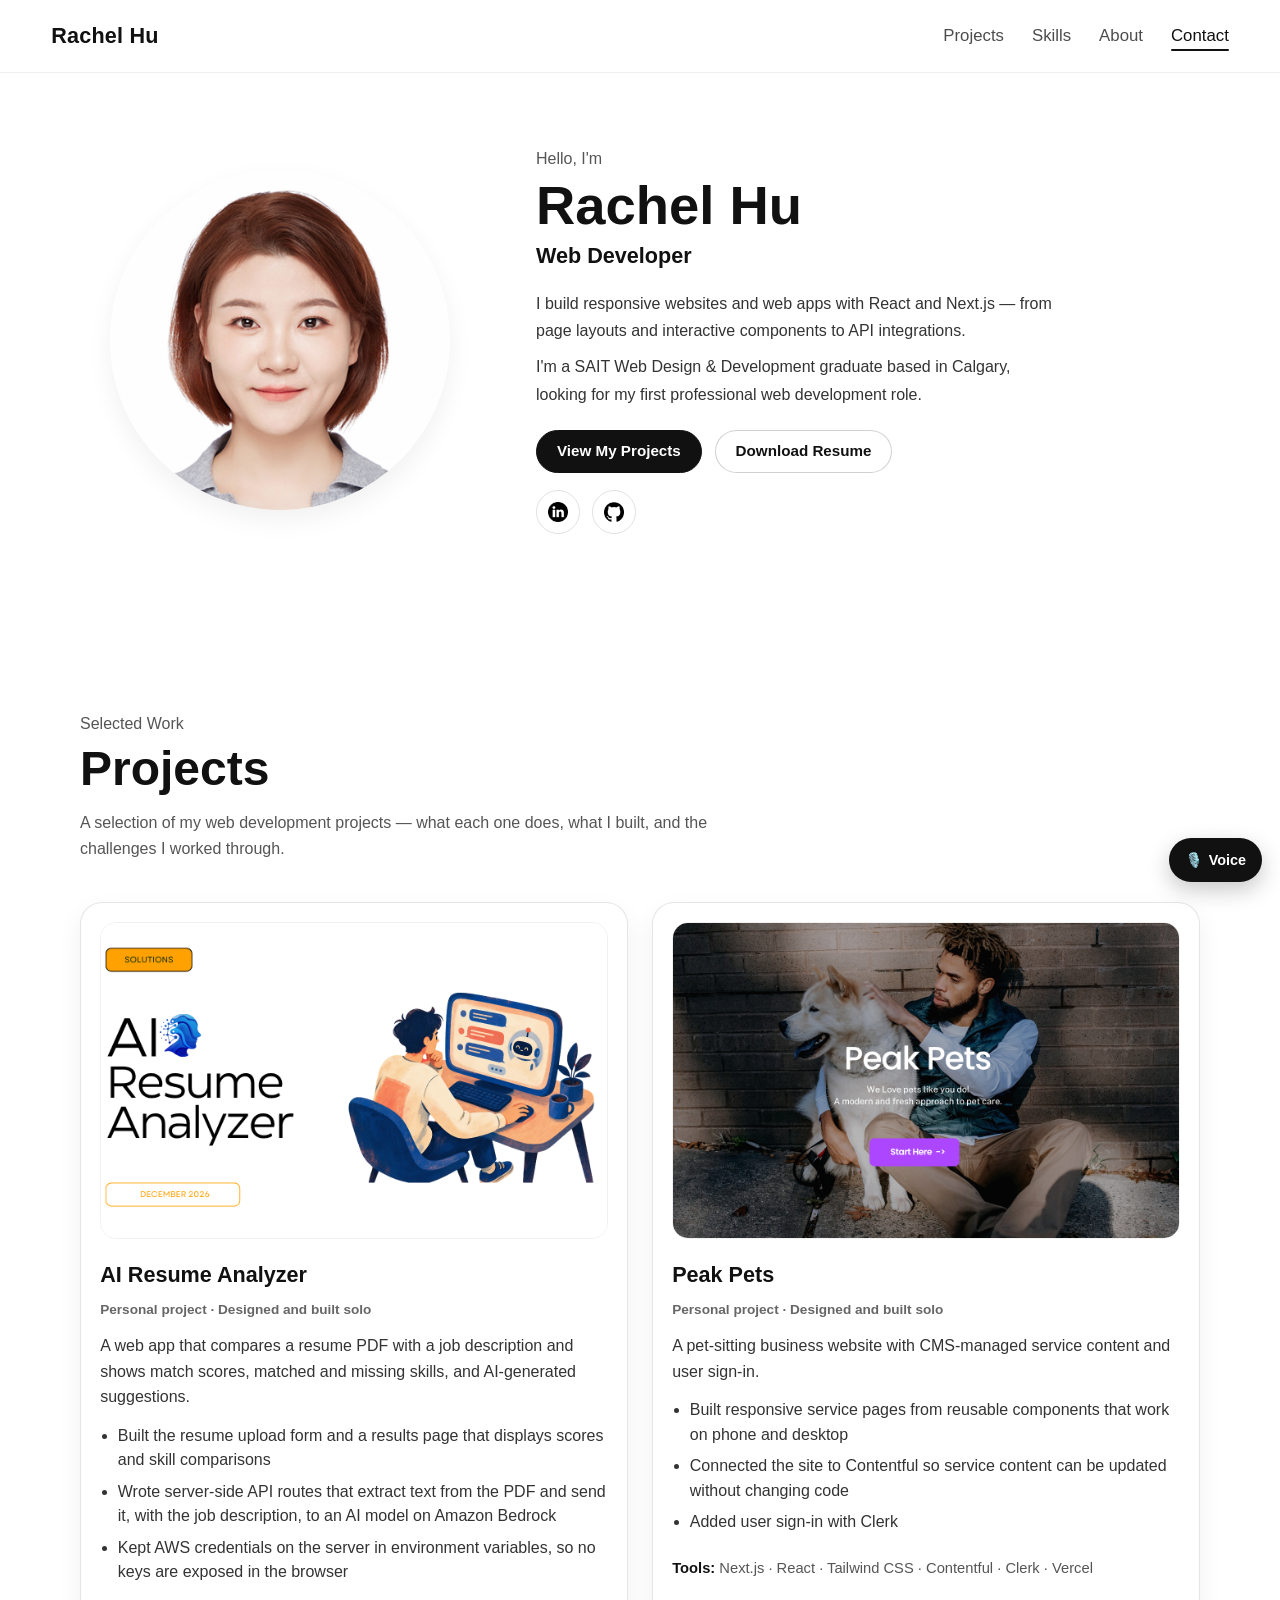
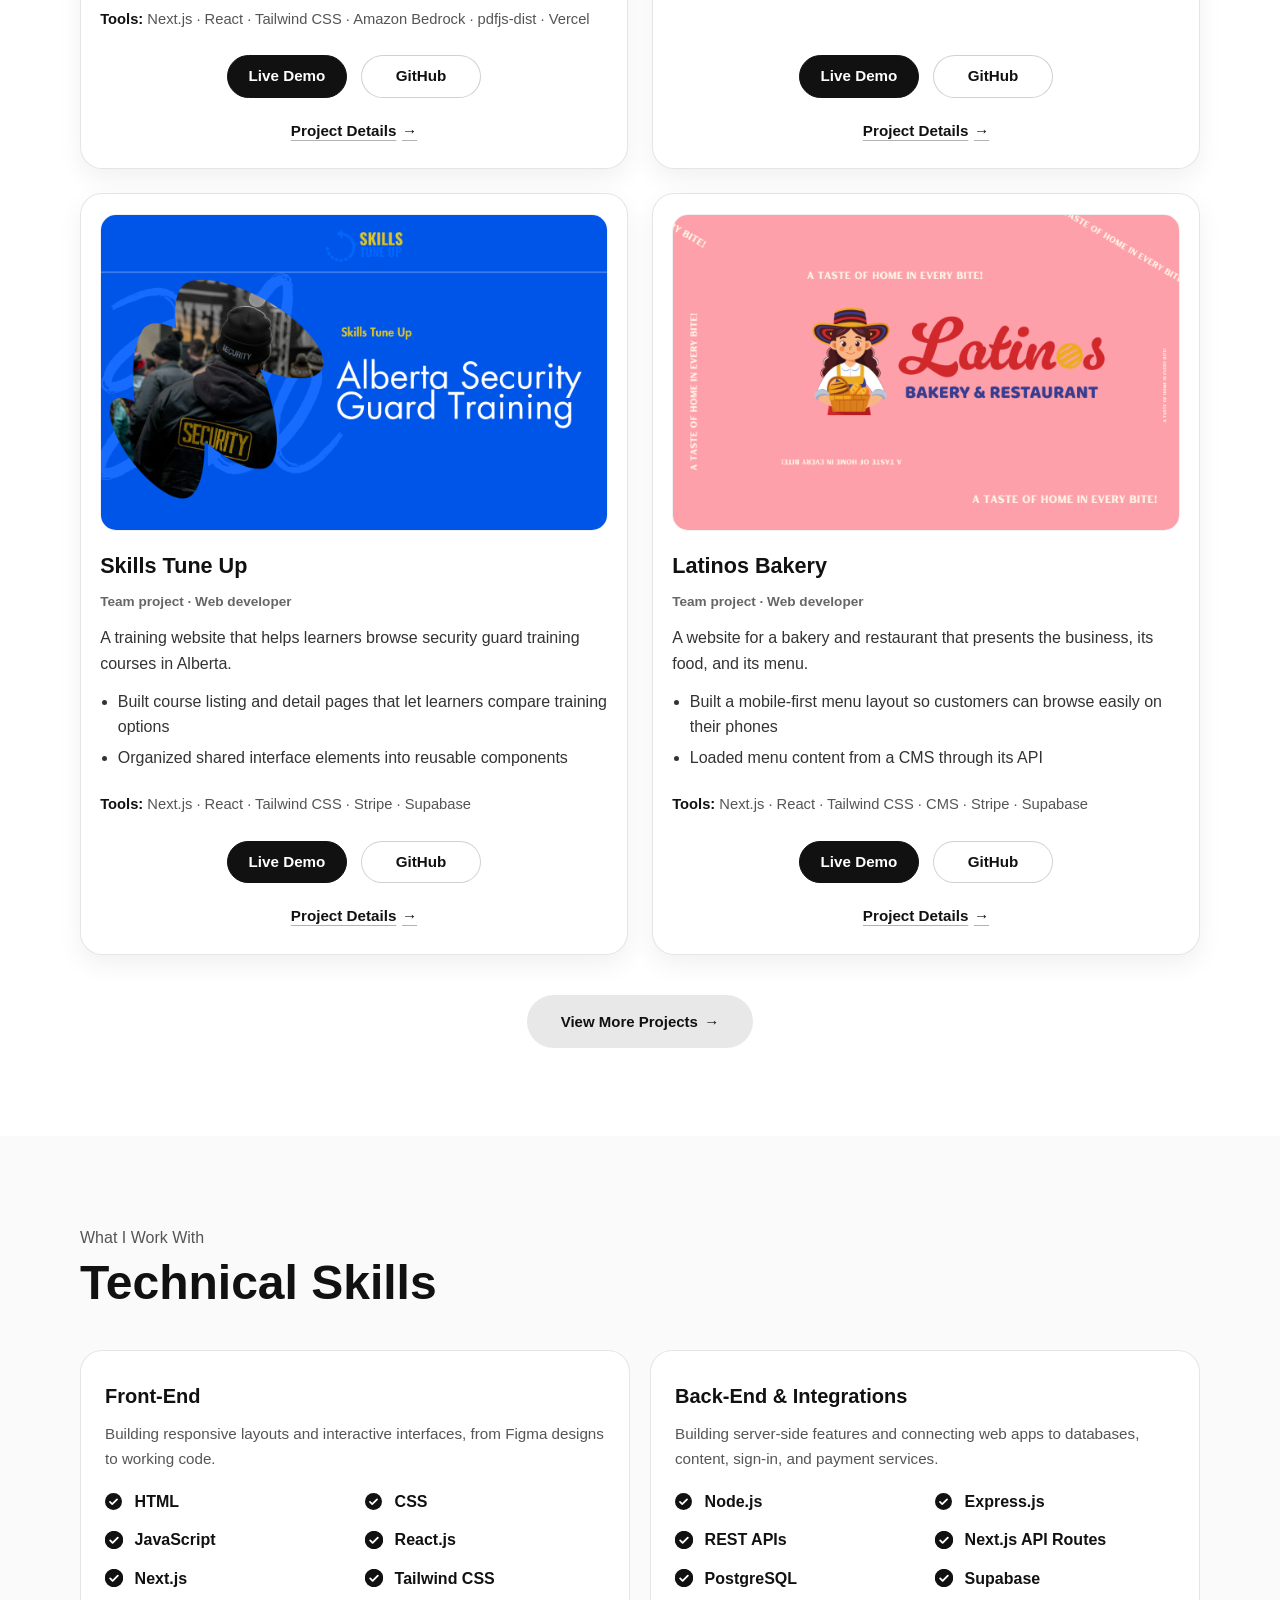
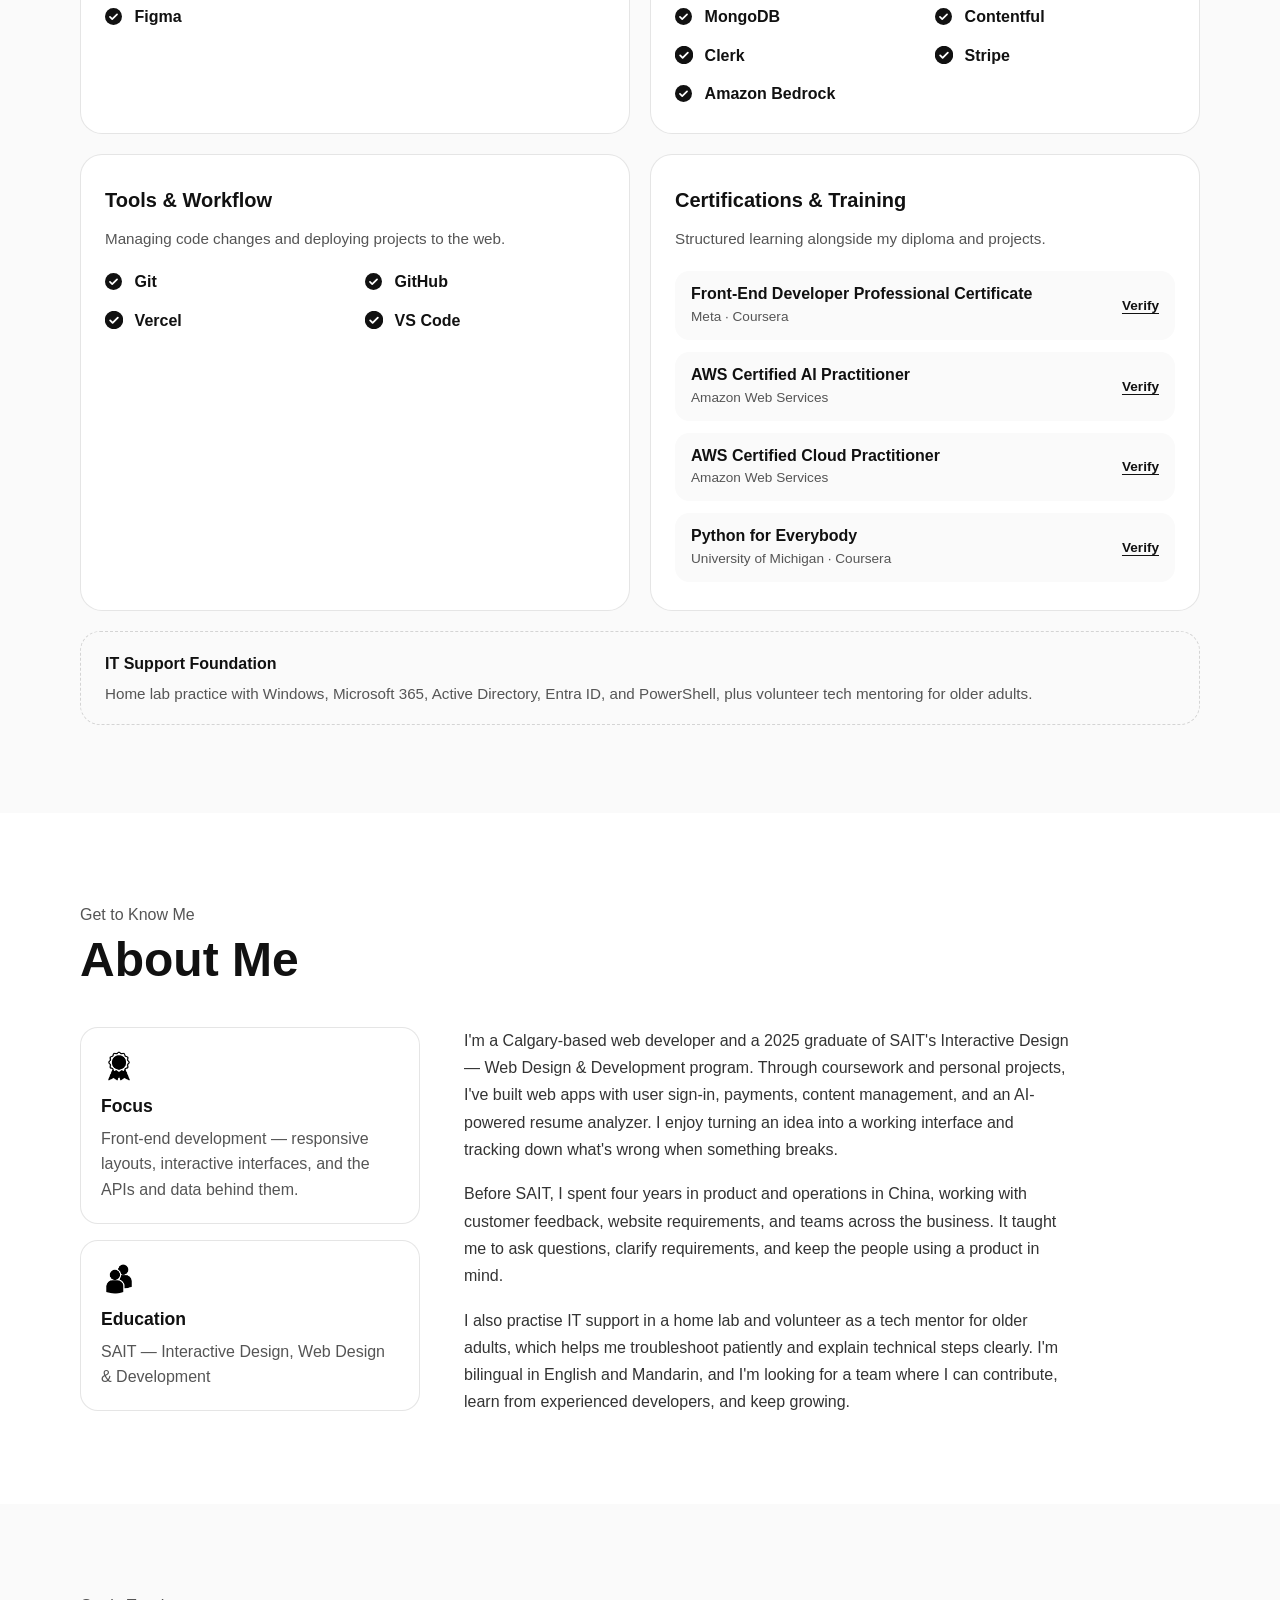
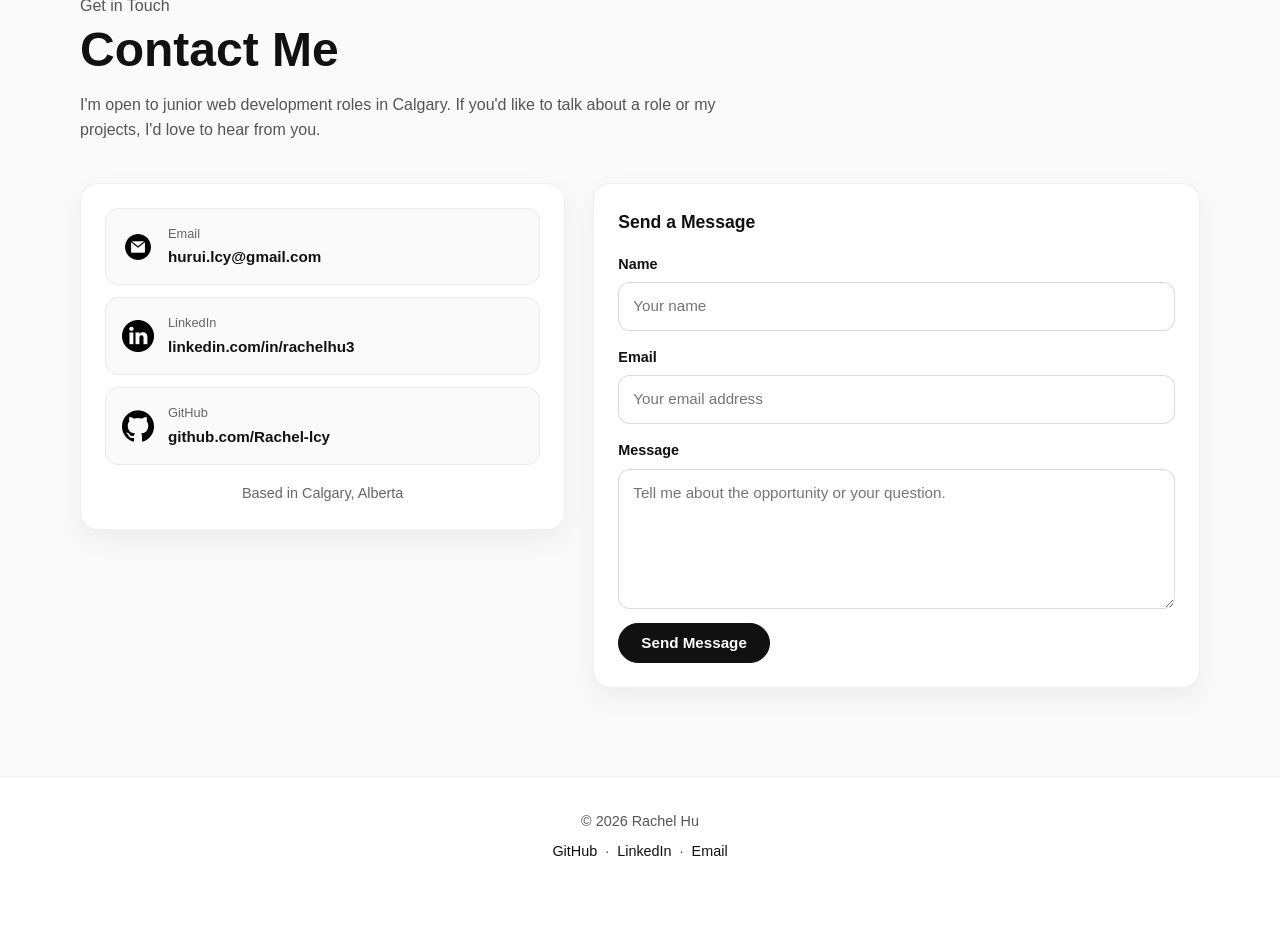
==== commit 9d684009: "update Project pics + resume change" ====
--- a/index.html
+++ b/index.html
@@ -140,7 +140,7 @@
 
           <!-- Peak Pets -->
           <article class="project-card">
-            <img class="project-img" src="./assets/peakpets.png"
+            <img class="project-img" src="./assets/Peak-Pets.png"
                  alt="Peak Pets website home page" loading="lazy" />
 
             <div class="project-body">
@@ -172,7 +172,7 @@
 
           <!-- Skills Tune Up -->
           <article class="project-card">
-            <img class="project-img" src="./assets/skills-tune-up.png"
+            <img class="project-img" src="./assets/Skills_Tune_Up.png"
                  alt="Skills Tune Up course search page" loading="lazy" />
 
             <div class="project-body">
@@ -204,7 +204,7 @@
 
           <!-- Latinos Bakery -->
           <article class="project-card">
-            <img class="project-img" src="./assets/latinos-bakery.png"
+            <img class="project-img" src="./assets/lalita’s Bakery.png"
                  alt="Latinos Bakery website home page" loading="lazy" />
 
             <div class="project-body">
@@ -236,7 +236,7 @@
 
           <!-- Floatin (shown after "View More Projects") -->
           <article class="project-card hidden-project">
-            <img class="project-img" src="./assets/floatin-application.png"
+            <img class="project-img" src="./assets/Floatin.png"
                  alt="Floatin social app home screen" loading="lazy" />
 
             <div class="project-body">
@@ -387,7 +387,7 @@
             <div class="details-container">
               <img src="./assets/education.png" alt="" class="details-icon" />
               <h3>Education</h3>
-              <p>SAIT — Interactive Design, Web Design &amp; Development<br />Diploma · 2025</p>
+              <p>SAIT — Interactive Design, Web Design &amp; Development<br /></p>
             </div>
           </div>
 
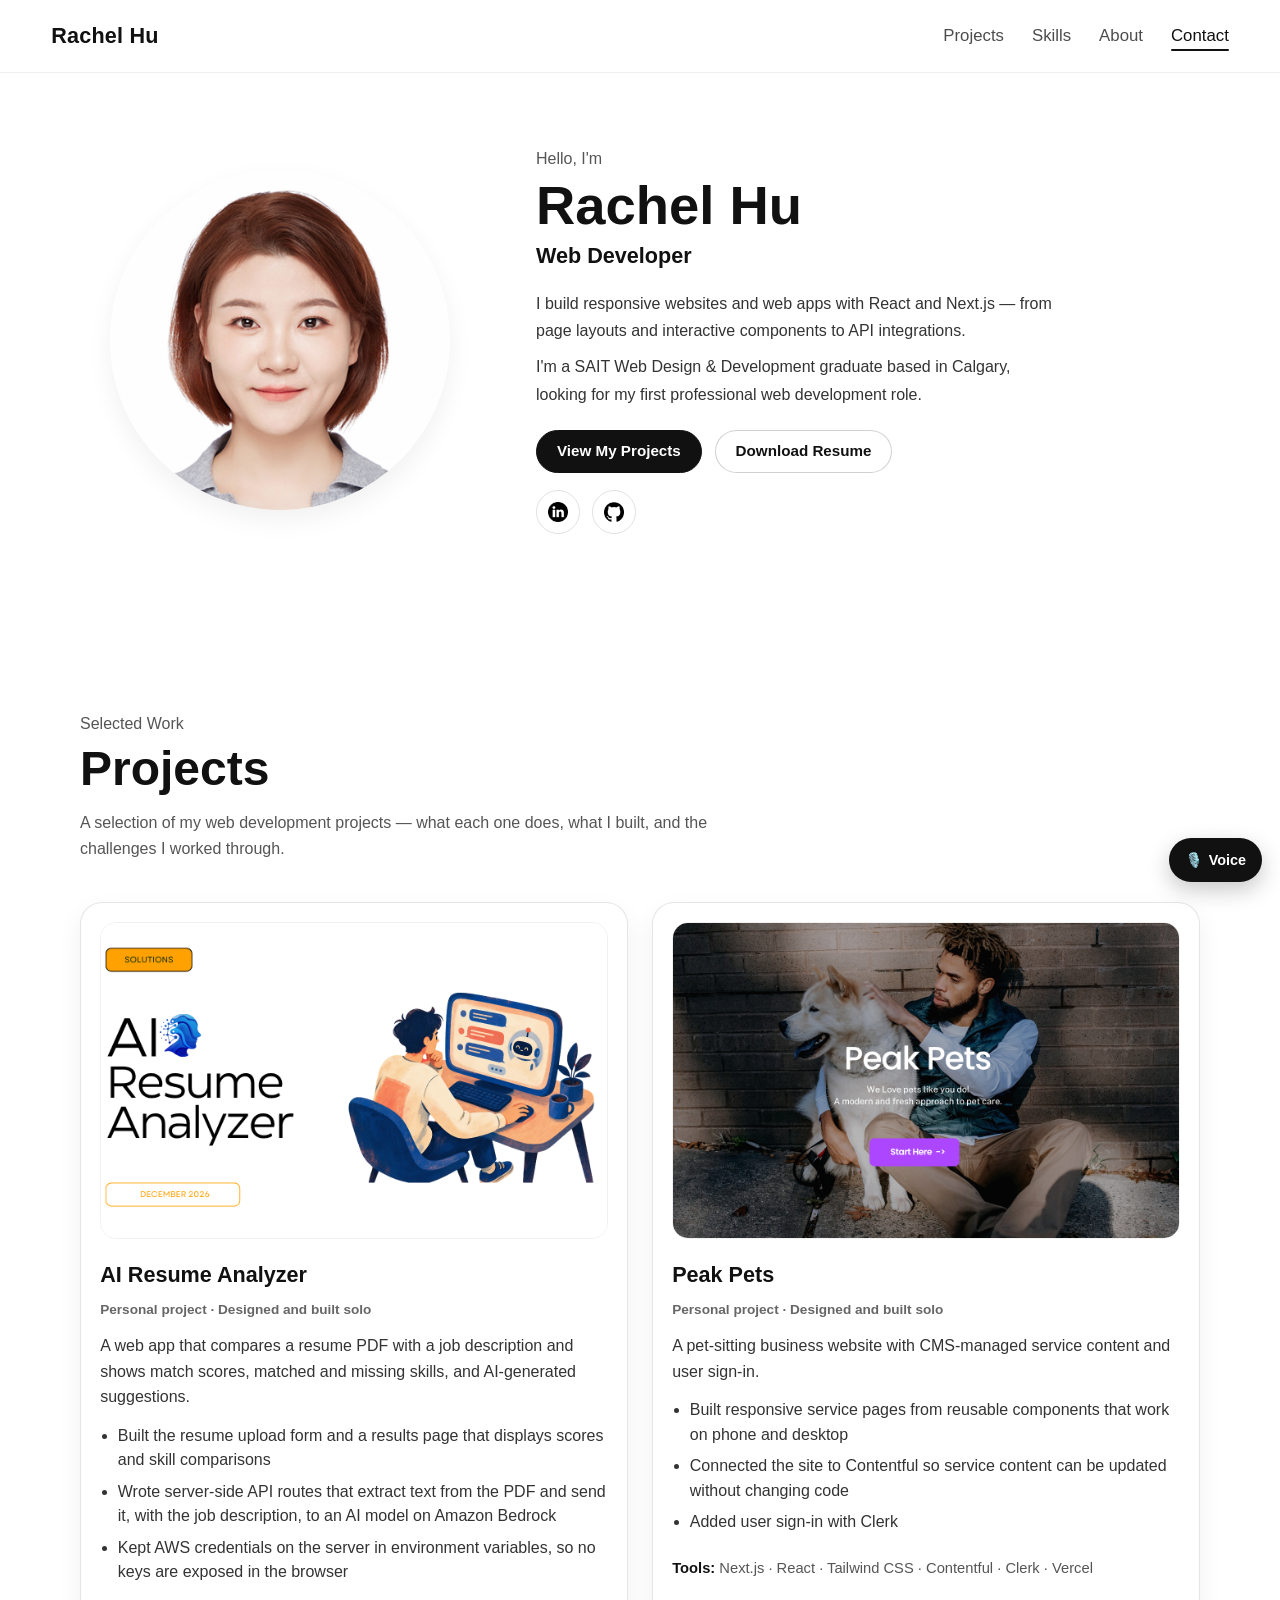
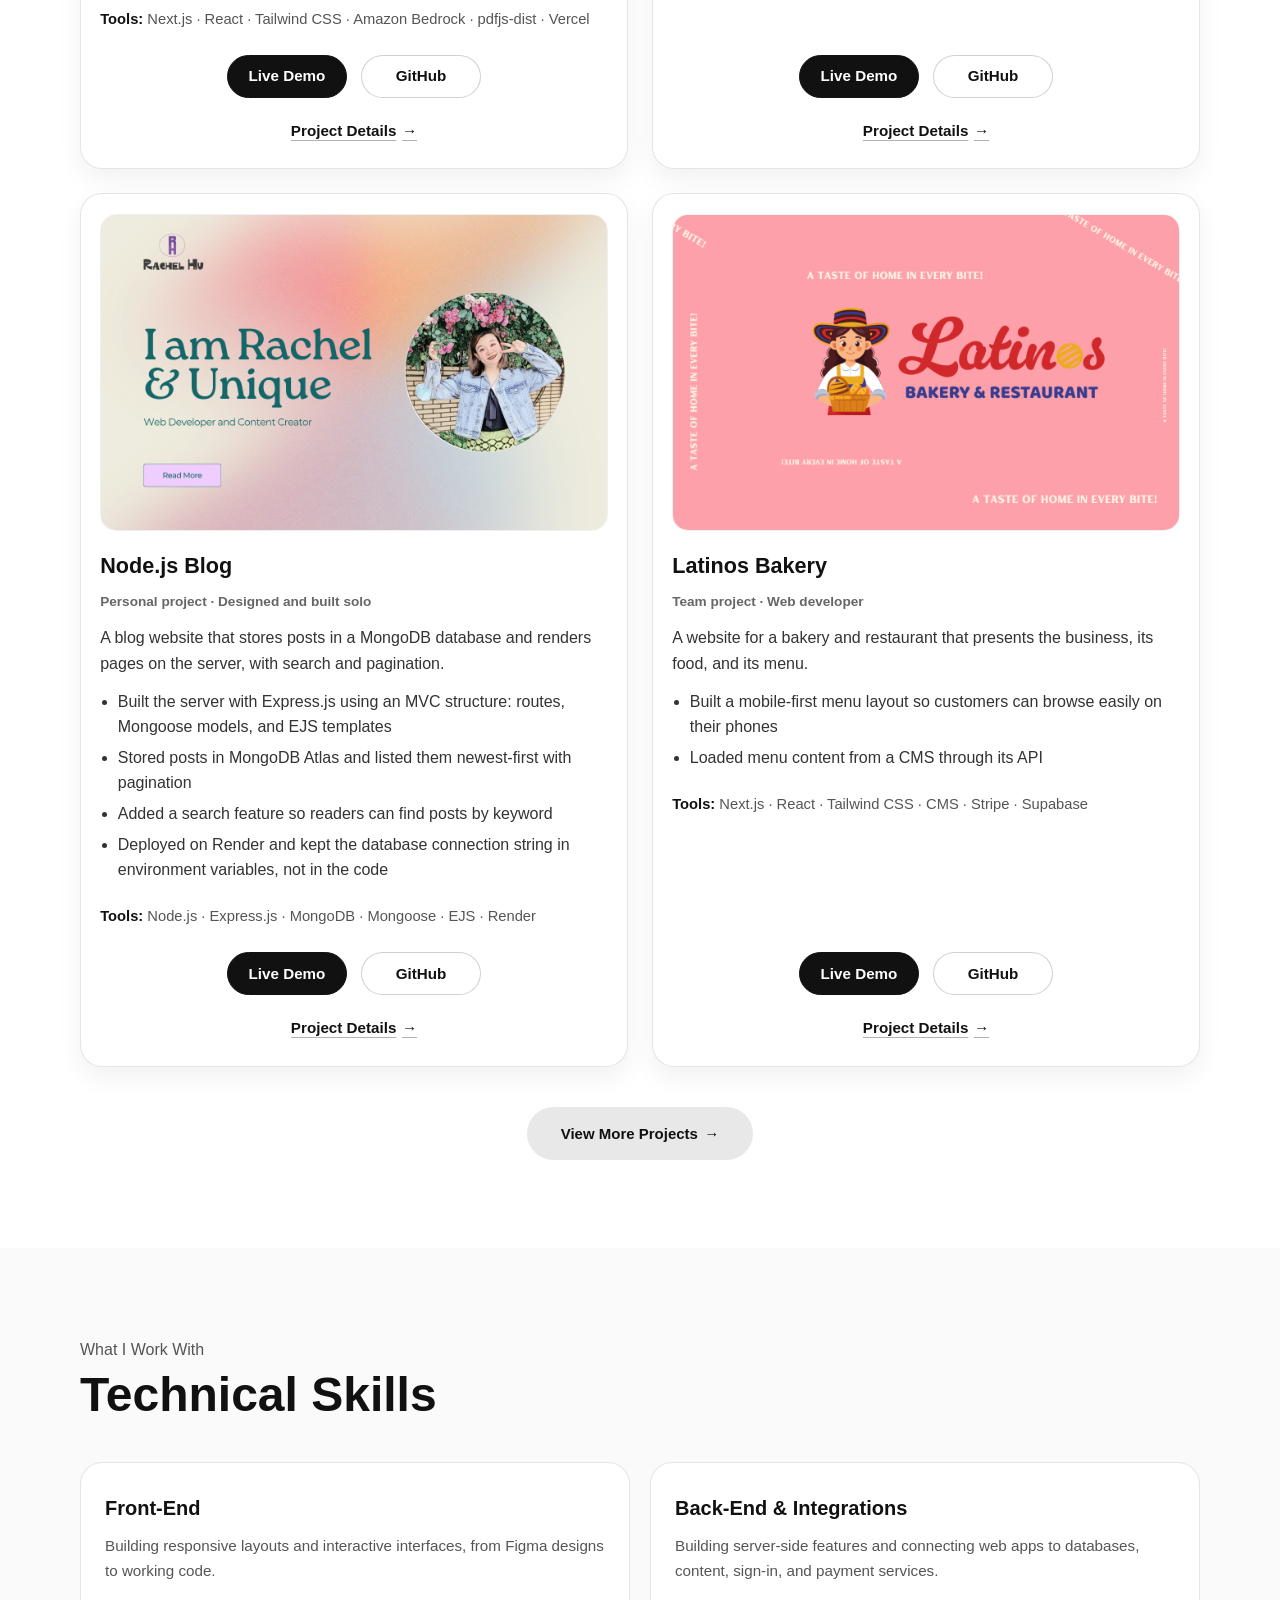
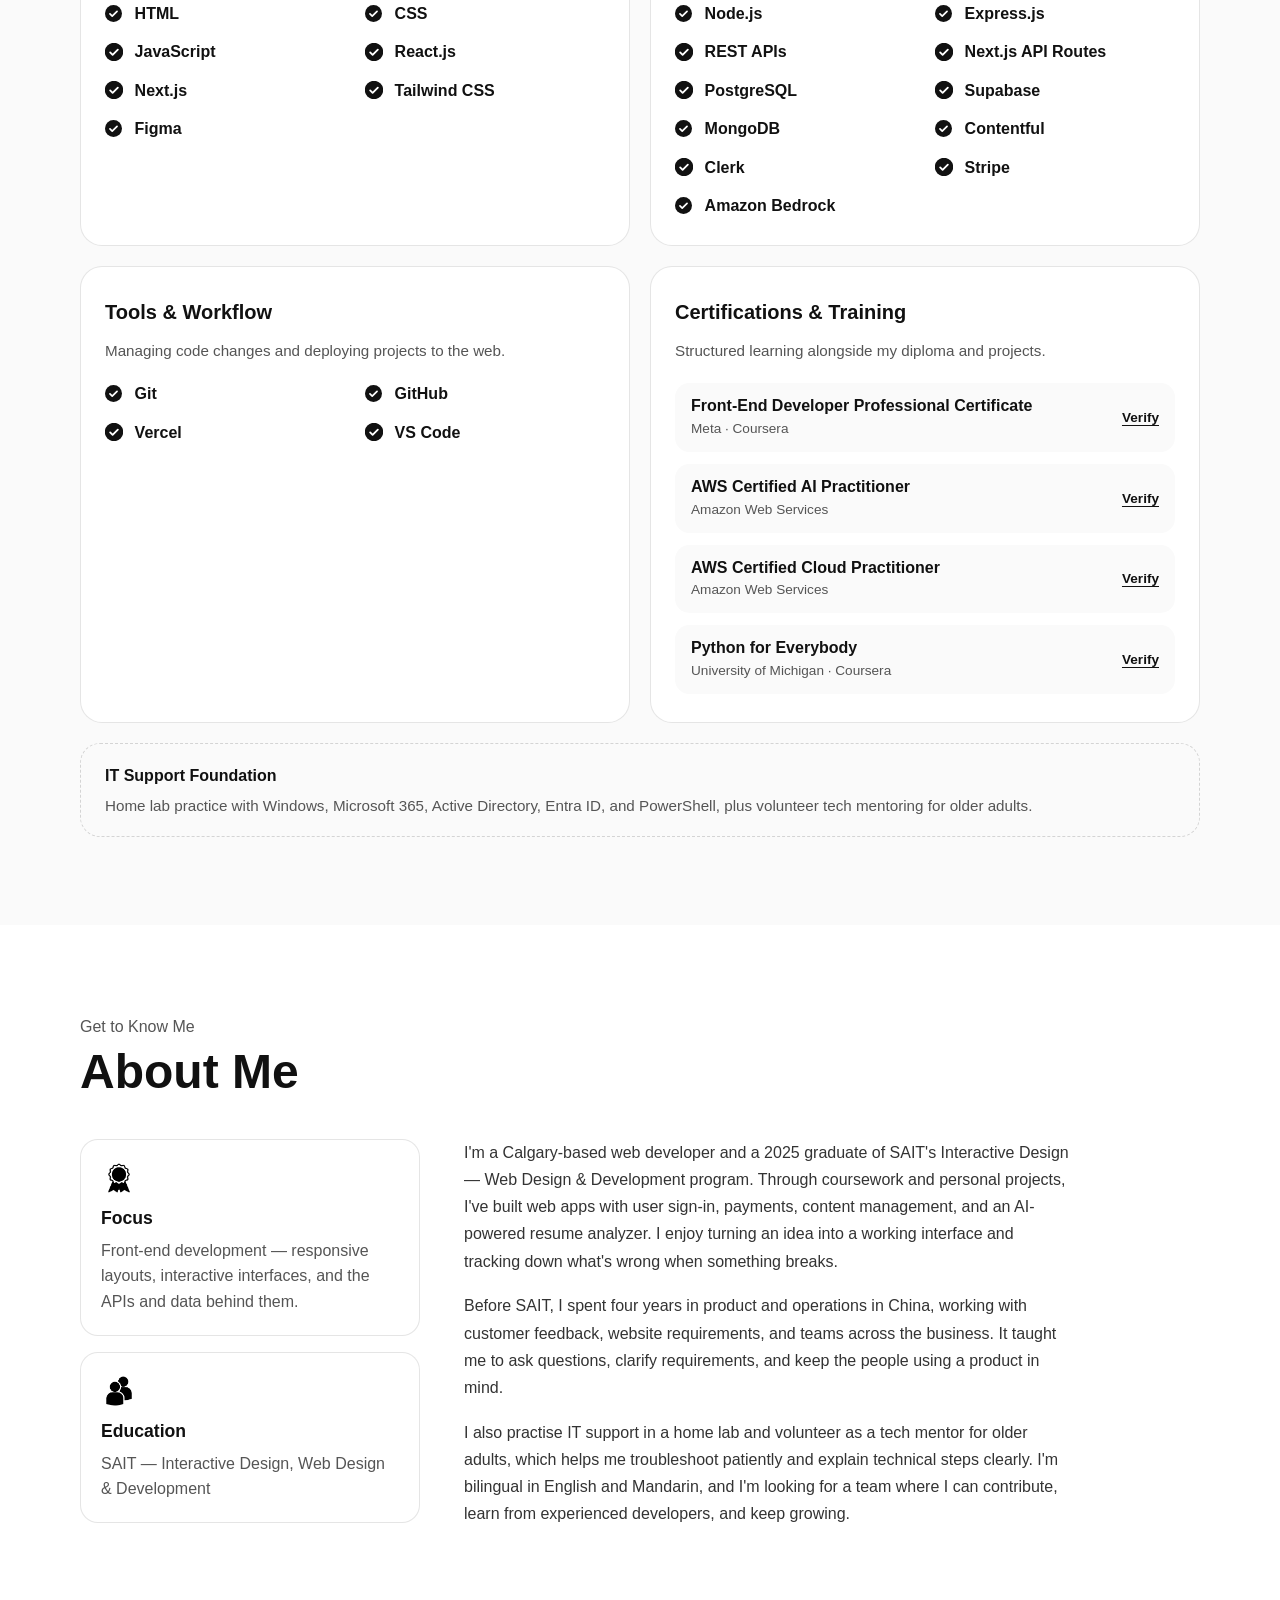
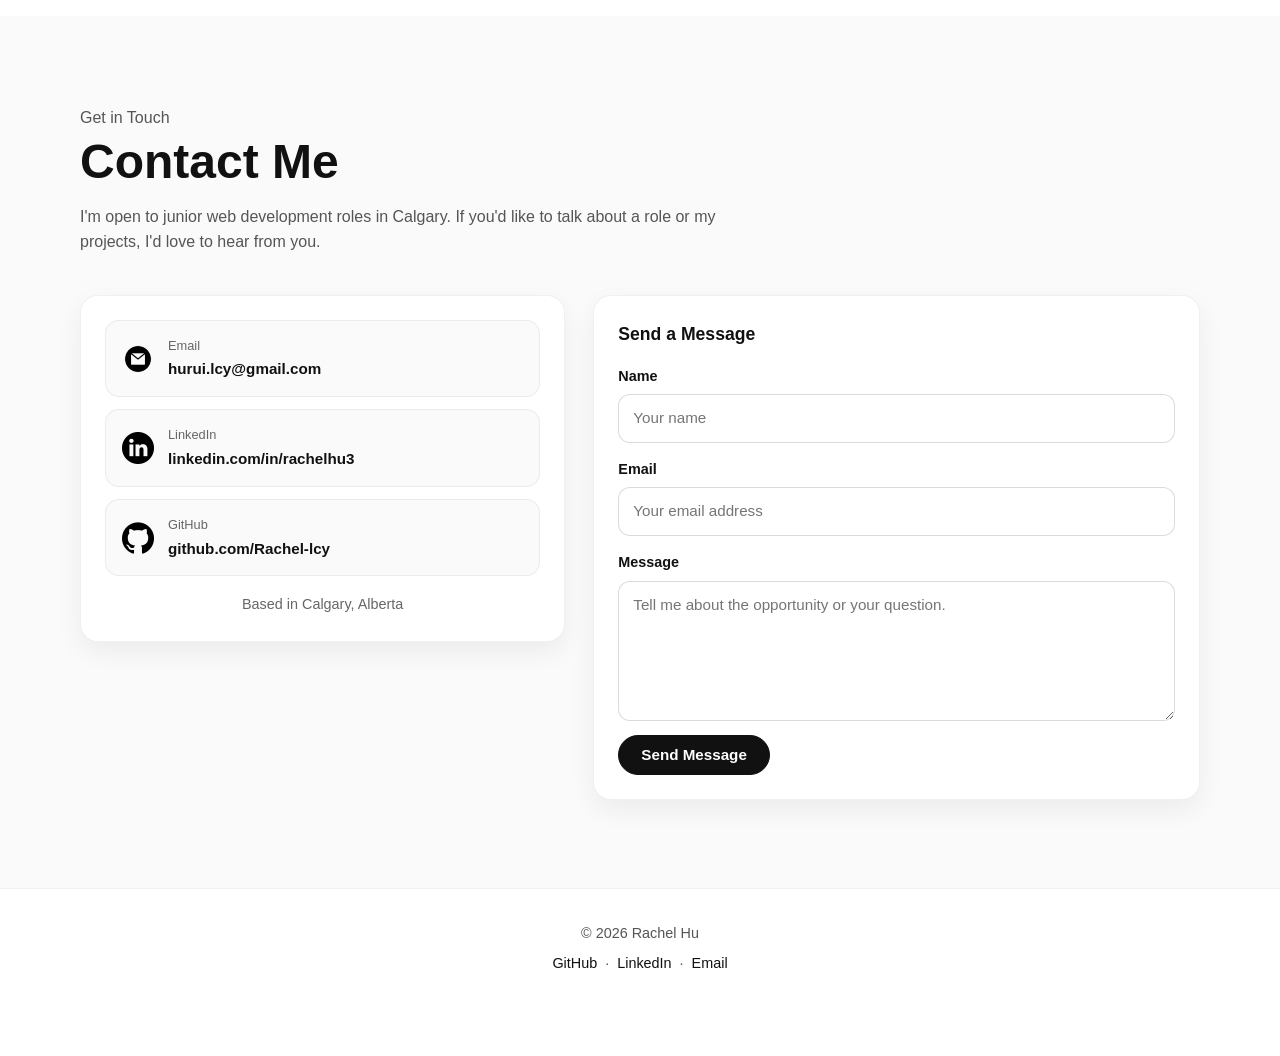
==== commit 27d19df7: "Add new project called Nodejs Blog" ====
--- a/index.html
+++ b/index.html
@@ -170,8 +170,75 @@
             </div>
           </article>
 
+          <!-- Nodejs Blog -->
+          <article class="project-card">
+            <img class="project-img" src="./assets/I am Unique.png"
+                 alt="I am Rachel & Unique" loading="lazy" />
+
+            <div class="project-body">
+              <h3>Node.js Blog</h3>
+              <!-- TODO: name the part you built -->
+              <p class="project-meta">Personal project · Designed and built solo</p>
+
+              <p class="project-description">
+                A blog website that stores posts in a MongoDB database and renders pages on the server, with search and pagination.
+              </p>
+
+              <ul class="project-highlights">
+                <li>Built the server with Express.js using an MVC structure: routes, Mongoose models, and EJS templates</li>
+                <li>Stored posts in MongoDB Atlas and listed them newest-first with pagination</li>
+                <li>Added a search feature so readers can find posts by keyword</li>
+                <li>Deployed on Render and kept the database connection string in environment variables, not in the code</li>
+
+                <!-- TODO: add one completed feature that uses Stripe or Supabase (say "in test mode" if applicable) -->
+              </ul>
+
+              <p class="tech-stack"><b>Tools:</b> Node.js · Express.js · MongoDB · Mongoose · EJS · Render</p>
+            </div>
+
+            <div class="project-actions">
+              <div class="btn-row">
+                <a class="btn btn-color-1" href="https://nodejs-blog-c5o4.onrender.com/" target="_blank" rel="noopener noreferrer">Live Demo</a>
+                <a class="btn btn-color-2" href="https://github.com/Rachel-lcy/nodejs-blog" target="_blank" rel="noopener noreferrer">GitHub</a>
+              </div>
+              <a class="detail-link" href="business-nodejs-blog.html">Project Details <span aria-hidden="true">→</span></a>
+            </div>
+          </article>
+
+          <!-- Latinos Bakery -->
+          <article class="project-card">
+            <img class="project-img" src="./assets/lalita’s Bakery.png"
+                 alt="Latinos Bakery website home page" loading="lazy" />
+
+            <div class="project-body">
+              <h3>Latinos Bakery</h3>
+              <!-- TODO: name the part you built -->
+              <p class="project-meta">Team project · Web developer</p>
+
+              <p class="project-description">
+                A website for a bakery and restaurant that presents the business, its food, and its menu.
+              </p>
+
+              <ul class="project-highlights">
+                <li>Built a mobile-first menu layout so customers can browse easily on their phones</li>
+                <li>Loaded menu content from a CMS through its API</li>
+                <!-- TODO: add one completed feature that uses Stripe or Supabase (say "in test mode" if applicable) -->
+              </ul>
+
+              <p class="tech-stack"><b>Tools:</b> Next.js · React · Tailwind CSS · CMS · Stripe · Supabase</p>
+            </div>
+
+            <div class="project-actions">
+              <div class="btn-row">
+                <a class="btn btn-color-1" href="https://latinos-bakery-app.vercel.app/" target="_blank" rel="noopener noreferrer">Live Demo</a>
+                <a class="btn btn-color-2" href="https://github.com/Rachel-lcy/latinos-bakery-app" target="_blank" rel="noopener noreferrer">GitHub</a>
+              </div>
+              <a class="detail-link" href="business-latinos-bakery.html">Project Details <span aria-hidden="true">→</span></a>
+            </div>
+          </article>
+
           <!-- Skills Tune Up -->
-          <article class="project-card">
+          <article class="project-card hidden-project" >
             <img class="project-img" src="./assets/Skills_Tune_Up.png"
                  alt="Skills Tune Up course search page" loading="lazy" />
 
@@ -199,38 +266,6 @@
                 <a class="btn btn-color-2" href="https://github.com/Rachel-lcy/skills-tune-up-project" target="_blank" rel="noopener noreferrer">GitHub</a>
               </div>
               <a class="detail-link" href="business-skillsTuneUp.html">Project Details <span aria-hidden="true">→</span></a>
-            </div>
-          </article>
-
-          <!-- Latinos Bakery -->
-          <article class="project-card">
-            <img class="project-img" src="./assets/lalita’s Bakery.png"
-                 alt="Latinos Bakery website home page" loading="lazy" />
-
-            <div class="project-body">
-              <h3>Latinos Bakery</h3>
-              <!-- TODO: name the part you built -->
-              <p class="project-meta">Team project · Web developer</p>
-
-              <p class="project-description">
-                A website for a bakery and restaurant that presents the business, its food, and its menu.
-              </p>
-
-              <ul class="project-highlights">
-                <li>Built a mobile-first menu layout so customers can browse easily on their phones</li>
-                <li>Loaded menu content from a CMS through its API</li>
-                <!-- TODO: add one completed feature that uses Stripe or Supabase (say "in test mode" if applicable) -->
-              </ul>
-
-              <p class="tech-stack"><b>Tools:</b> Next.js · React · Tailwind CSS · CMS · Stripe · Supabase</p>
-            </div>
-
-            <div class="project-actions">
-              <div class="btn-row">
-                <a class="btn btn-color-1" href="https://latinos-bakery-app.vercel.app/" target="_blank" rel="noopener noreferrer">Live Demo</a>
-                <a class="btn btn-color-2" href="https://github.com/Rachel-lcy/latinos-bakery-app" target="_blank" rel="noopener noreferrer">GitHub</a>
-              </div>
-              <a class="detail-link" href="business-latinos-bakery.html">Project Details <span aria-hidden="true">→</span></a>
             </div>
           </article>
 
